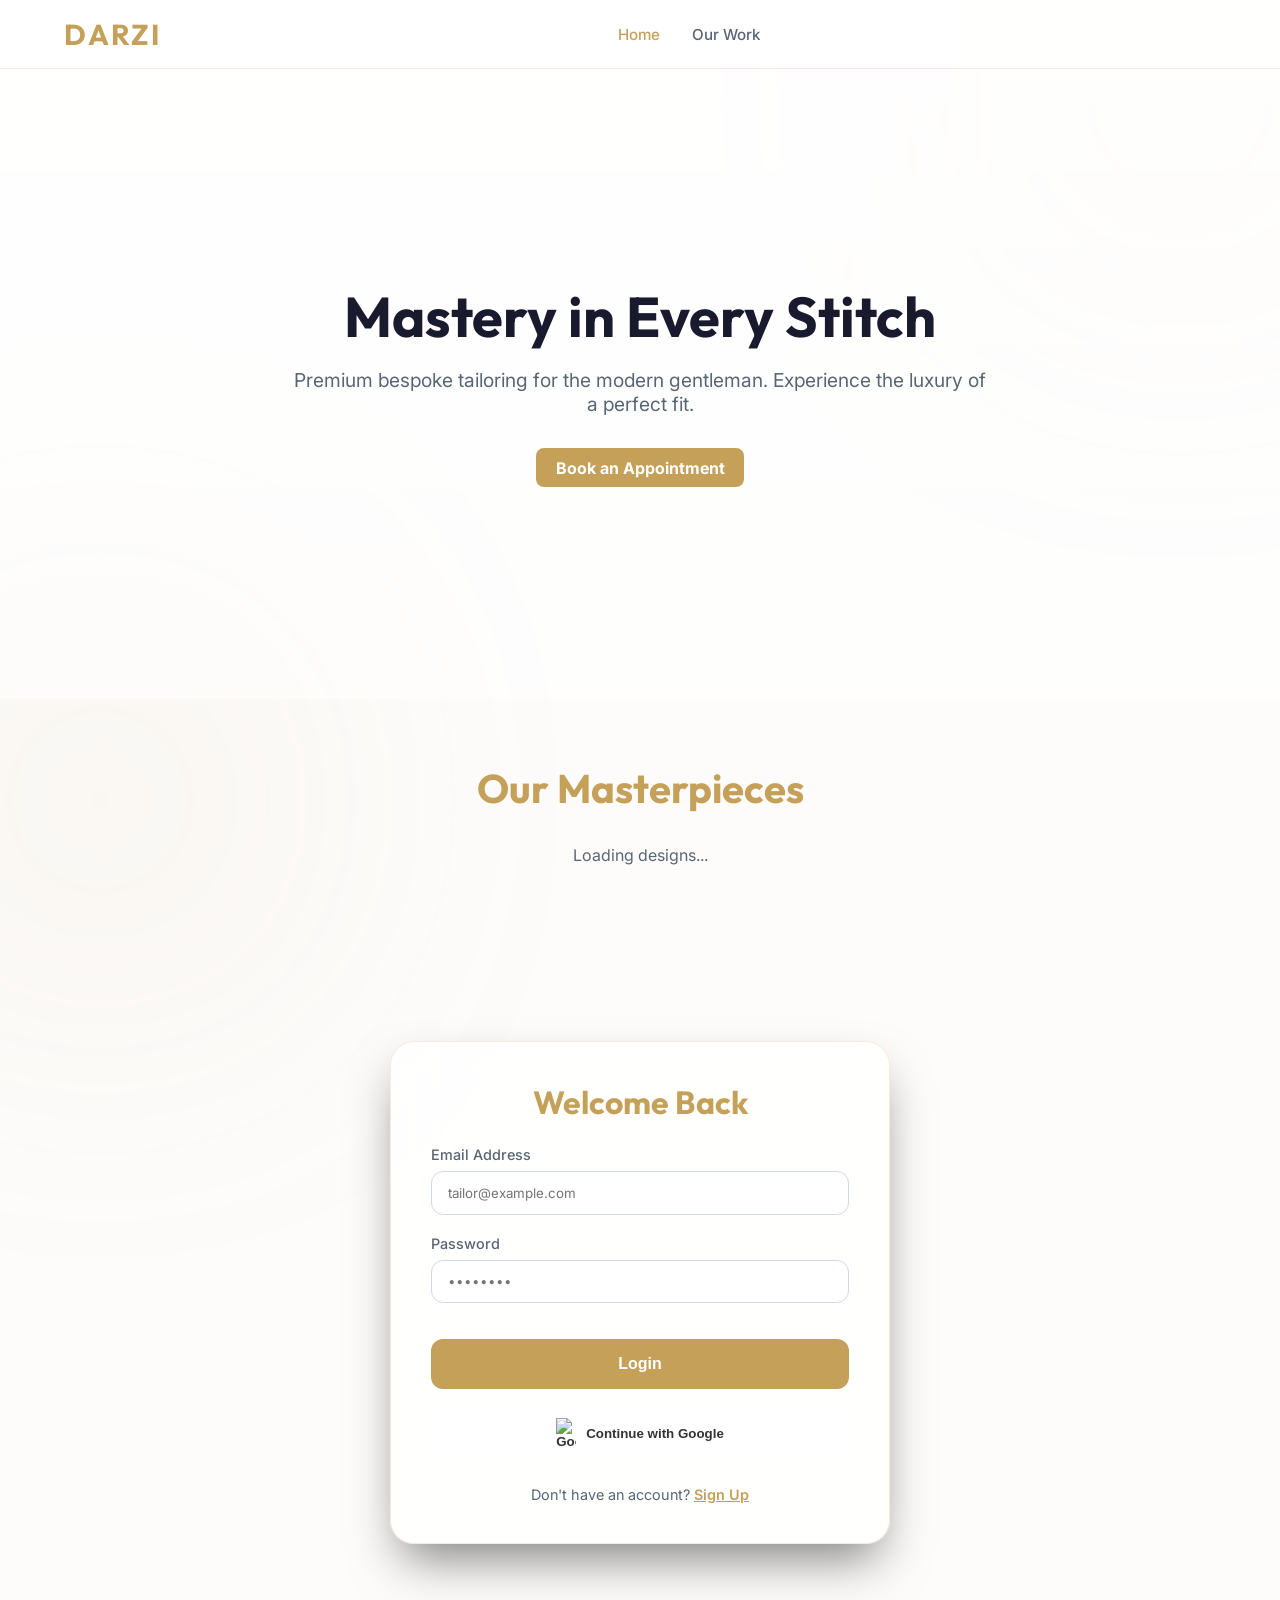
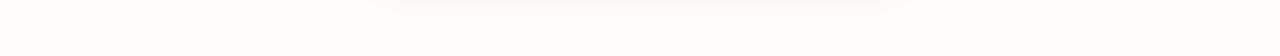
==== index.html @ 8c3c6c27 "Complete Premium Tailor App with User Tracking and Portfolio" ====
<!DOCTYPE html>
<html lang="en">
<head>
    <meta charset="UTF-8">
    <meta name="viewport" content="width=device-width, initial-scale=1.0">
    <title>Darzi Premium Tailoring | Custom Stitching</title>
    <meta name="description" content="Premium custom tailoring services. Place your orders with ease and track your stitching progress.">
    <!-- Google Fonts -->
    <link href="https://fonts.googleapis.com/css2?family=Outfit:wght@300;400;600;700&family=Inter:wght@300;400;500;600&display=swap" rel="stylesheet">
    <style>
        :root {
            --primary: #c5a059; /* Gold */
            --primary-dark: #a88948;
            --secondary: #ffffff; /* White */
            --accent: #1a1a2e; /* Dark Navy for contrast */
            --bg: #fdfcfb; /* Clean Cream/White */
            --glass: rgba(255, 255, 255, 0.8);
            --glass-border: rgba(197, 160, 89, 0.2);
            --text: #1a1a2e;
            --text-dim: #576574;
            --error: #ff7675;
            --success: #27ae60;
            --font-main: 'Inter', sans-serif;
            --font-heading: 'Outfit', sans-serif;
        }

        * {
            margin: 0;
            padding: 0;
            box-sizing: border-box;
        }

        body {
            font-family: var(--font-main);
            background: var(--bg);
            color: var(--text);
            min-height: 100vh;
            overflow-x: hidden;
            display: flex;
            flex-direction: column;
        }

        /* Glassmorphism Background Elements */
        .bg-blob {
            position: fixed;
            width: 400px;
            height: 400px;
            background: var(--primary);
            filter: blur(150px);
            opacity: 0.1;
            z-index: -1;
            border-radius: 50%;
        }

        .blob-1 { top: -100px; right: -100px; }
        .blob-2 { bottom: -100px; left: -100px; }

        header {
            padding: 1rem 5%;
            display: flex;
            justify-content: space-between;
            align-items: center;
            background: rgba(255, 255, 255, 0.9);
            backdrop-filter: blur(15px);
            border-bottom: 1px solid var(--glass-border);
            position: sticky;
            top: 0;
            z-index: 1000;
        }

        .nav-links {
            display: flex;
            gap: 2rem;
            align-items: center;
        }

        .nav-link {
            color: var(--text-dim);
            text-decoration: none;
            font-weight: 500;
            font-size: 0.95rem;
            transition: 0.3s;
            cursor: pointer;
        }

        .nav-link:hover, .nav-link.active {
            color: var(--primary);
        }

        .nav-protected {
            display: none; /* Shown after login */
        }

        .user-menu {
            display: flex;
            align-items: center;
            gap: 1rem;
        }

        .btn-nav-primary {
            background: var(--primary);
            color: var(--secondary);
            padding: 0.6rem 1.2rem;
            border-radius: 8px;
            font-weight: 700;
            text-decoration: none;
            transition: 0.3s;
        }

        .btn-nav-primary:hover { transform: translateY(-2px); }

        /* Hero Section */
        .hero {
            height: 70vh;
            width: 100%;
            background: linear-gradient(rgba(255, 255, 255, 0.8), rgba(255, 255, 255, 0.5)), url('premium_tailor_hero_1777727379497.png');
            background-size: cover;
            background-position: center;
            display: flex;
            flex-direction: column;
            justify-content: center;
            align-items: center;
            text-align: center;
            padding: 0 10%;
        }

        .hero h1 {
            font-family: var(--font-heading);
            font-size: 3.5rem;
            color: var(--accent);
            margin-bottom: 1rem;
            text-shadow: none;
        }

        .hero p {
            font-size: 1.2rem;
            color: var(--text-dim);
            max-width: 700px;
            margin-bottom: 2rem;
        }

        .btn-scroll {
            padding: 1rem 2.5rem;
            background: var(--primary);
            color: var(--secondary);
            border-radius: 50px;
            text-decoration: none;
            font-weight: 700;
            transition: 0.3s;
        }

        .btn-scroll:hover { transform: scale(1.05); }

        /* User Tabs */
        .user-tabs {
            display: flex;
            justify-content: center;
            gap: 1rem;
            margin: 2rem 0;
            padding: 0 5%;
        }

        .user-tab {
            padding: 0.8rem 2rem;
            background: var(--glass);
            border: 1px solid var(--glass-border);
            border-radius: 12px;
            color: var(--text-dim);
            cursor: pointer;
            font-weight: 600;
            transition: 0.3s;
        }

        .user-tab.active-tab {
            background: var(--primary);
            color: var(--secondary);
            border-color: var(--primary);
        }

        .tab-content { display: none; }
        .tab-content.active { display: block !important; }

        /* Orders Tracking */
        .orders-list {
            max-width: 800px;
            margin: 0 auto 4rem;
            padding: 0 5%;
        }

        .order-card {
            background: #ffffff;
            border: 1px solid var(--glass-border);
            border-radius: 16px;
            padding: 1.5rem;
            margin-bottom: 1rem;
            display: flex;
            justify-content: space-between;
            align-items: center;
            box-shadow: 0 4px 15px rgba(0,0,0,0.05);
            animation: slideIn 0.4s ease-out;
        }

        @keyframes slideIn {
            from { opacity: 0; transform: translateX(-20px); }
            to { opacity: 1; transform: translateX(0); }
        }

        .order-info h4 { color: var(--primary); margin-bottom: 0.2rem; }
        .order-info p { font-size: 0.85rem; color: var(--text-dim); }

        .status-badge {
            padding: 0.4rem 1rem;
            border-radius: 50px;
            font-size: 0.75rem;
            font-weight: 700;
            text-transform: uppercase;
        }

        .status-pending { background: #f1c40f; color: #000; }
        .status-accepted { background: #3498db; color: #fff; }
        .status-completed { background: #2ecc71; color: #fff; }

        /* Portfolio Section */
        .section-title {
            text-align: center;
            margin: 4rem 0 2rem;
            font-family: var(--font-heading);
            font-size: 2.5rem;
            color: var(--primary);
        }

        .portfolio-grid {
            display: grid;
            grid-template-columns: repeat(auto-fit, minmax(300px, 1fr));
            gap: 2rem;
            padding: 0 5% 4rem;
            max-width: 1400px;
            margin: 0 auto;
        }

        .work-card {
            background: var(--glass);
            border: 1px solid var(--glass-border);
            border-radius: 20px;
            overflow: hidden;
            transition: 0.3s;
        }

        .work-card:hover { transform: translateY(-10px); border-color: var(--primary); }

        .work-card img {
            width: 100%;
            height: 250px;
            object-fit: cover;
        }

        .work-info {
            padding: 1.5rem;
        }

        .work-info h4 { font-family: var(--font-heading); font-size: 1.3rem; margin-bottom: 0.5rem; }
        .work-info p { color: var(--text-dim); font-size: 0.9rem; }

        .logo {
            font-family: var(--font-heading);
            font-size: 1.8rem;
            font-weight: 700;
            color: var(--primary);
            text-transform: uppercase;
            letter-spacing: 2px;
        }

        .user-info {
            display: flex;
            align-items: center;
            gap: 1rem;
        }

        .btn-logout {
            background: transparent;
            border: 1px solid var(--primary);
            color: var(--primary);
            padding: 0.5rem 1rem;
            border-radius: 8px;
            cursor: pointer;
            transition: 0.3s;
            font-weight: 600;
            display: none;
        }

        .btn-logout:hover {
            background: var(--primary);
            color: var(--secondary);
        }

        main {
            flex: 1;
            display: flex;
            justify-content: center;
            align-items: center;
            padding: 2rem;
        }

        .container {
            width: 100%;
            max-width: 500px;
            background: var(--glass);
            backdrop-filter: blur(20px);
            border: 1px solid var(--glass-border);
            border-radius: 24px;
            padding: 2.5rem;
            box-shadow: 0 25px 50px -12px rgba(0, 0, 0, 0.5);
            animation: fadeIn 0.6s ease-out;
        }

        @keyframes fadeIn {
            from { opacity: 0; transform: translateY(20px); }
            to { opacity: 1; transform: translateY(0); }
        }

        h2 {
            font-family: var(--font-heading);
            font-size: 2rem;
            margin-bottom: 1.5rem;
            text-align: center;
            color: var(--primary);
        }

        /* Form Styles */
        .form-group {
            margin-bottom: 1.25rem;
        }

        label {
            display: block;
            margin-bottom: 0.5rem;
            font-size: 0.9rem;
            color: var(--text-dim);
            font-weight: 500;
        }

        input, select, textarea {
            width: 100%;
            padding: 0.8rem 1rem;
            background: #ffffff;
            border: 1px solid #d1d8e0;
            border-radius: 12px;
            color: var(--text);
            font-family: var(--font-main);
            transition: 0.3s;
        }

        input:focus, select:focus, textarea:focus {
            outline: none;
            border-color: var(--primary);
            background: rgba(255, 255, 255, 0.1);
            box-shadow: 0 0 0 4px rgba(197, 160, 89, 0.1);
        }

        .btn-primary {
            width: 100%;
            padding: 1rem;
            background: var(--primary);
            color: var(--secondary);
            border: none;
            border-radius: 12px;
            font-size: 1rem;
            font-weight: 700;
            cursor: pointer;
            transition: 0.3s transform, 0.3s background;
            margin-top: 1rem;
        }

        .btn-primary:hover {
            background: var(--primary-dark);
            transform: translateY(-2px);
        }

        .btn-primary:active {
            transform: translateY(0);
        }

        .btn-google {
            width: 100%;
            padding: 0.8rem;
            background: white;
            color: #333;
            border: none;
            border-radius: 12px;
            display: flex;
            justify-content: center;
            align-items: center;
            gap: 10px;
            font-weight: 600;
            cursor: pointer;
            margin-top: 1rem;
            transition: 0.3s;
        }

        .btn-google:hover {
            background: #f1f1f1;
        }

        .toggle-text {
            text-align: center;
            margin-top: 1.5rem;
            font-size: 0.9rem;
            color: var(--text-dim);
        }

        .toggle-text span {
            color: var(--primary);
            cursor: pointer;
            font-weight: 600;
            text-decoration: underline;
        }

        #auth-section, #order-section {
            display: none;
        }

        .active {
            display: block !important;
        }

        /* Success Message Overlay */
        #message-overlay {
            position: fixed;
            top: 0;
            left: 0;
            width: 100%;
            height: 100%;
            background: rgba(0, 0, 0, 0.8);
            display: none;
            justify-content: center;
            align-items: center;
            z-index: 1000;
        }

        .message-card {
            background: #ffffff;
            padding: 2rem;
            border-radius: 20px;
            border: 2px solid var(--primary);
            text-align: center;
            max-width: 90%;
            color: var(--text);
        }

        .message-card h3 {
            color: var(--success);
            margin-bottom: 1rem;
        }

        /* Responsive */
        @media (max-width: 600px) {
            .container {
                padding: 1.5rem;
                border-radius: 0;
                height: 100%;
                max-width: none;
                border: none;
            }
            main {
                padding: 0;
            }
        }
    </style>
</head>
<body>
    <div class="bg-blob blob-1"></div>
    <div class="bg-blob blob-2"></div>

    <header>
        <div class="logo">Darzi</div>
        <nav class="nav-links">
            <a href="#" class="nav-link active" onclick="navigate('home')">Home</a>
            <a href="#portfolio-section" class="nav-link">Our Work</a>
            <a href="#order-section" class="nav-link nav-protected" onclick="navigate('book')">Book Now</a>
            <a href="#history-section" class="nav-link nav-protected" id="nav-track" onclick="navigate('track')">Track Order</a>
        </nav>
        <div class="user-menu">
            <span id="display-name" style="font-size: 0.8rem; color: var(--primary);"></span>
            <button class="btn-logout" id="logout-btn">Logout</button>
        </div>
    </header>

    <div id="home-view" class="view-section active">
        <div class="hero">
            <h1>Mastery in Every Stitch</h1>
            <p>Premium bespoke tailoring for the modern gentleman. Experience the luxury of a perfect fit.</p>
            <a href="#order-section" class="btn-nav-primary" onclick="navigate('book')">Book an Appointment</a>
        </div>

        <section id="portfolio-section">
            <h2 class="section-title">Our Masterpieces</h2>
            <div class="portfolio-grid" id="portfolio-display">
                <div style="text-align:center; color: var(--text-dim); grid-column: 1/-1;">Loading designs...</div>
            </div>
        </section>
    </div>

    <main>
        <!-- Auth Section -->
        <div id="auth-section" class="container active" style="margin: 5rem auto;">
            <h2 id="auth-title">Welcome Back</h2>
            <form id="login-form">
                <div class="form-group">
                    <label>Email Address</label>
                    <input type="email" id="auth-email" placeholder="tailor@example.com" required>
                </div>
                <div class="form-group">
                    <label>Password</label>
                    <input type="password" id="auth-password" placeholder="••••••••" required>
                </div>
                <button type="submit" class="btn-primary" id="auth-submit-btn">Login</button>
            </form>
            
            <button class="btn-google" id="google-login">
                <img src="https://www.gstatic.com/firebasejs/ui/2.0.0/images/auth/google.svg" width="20" alt="Google">
                Continue with Google
            </button>

            <p class="toggle-text" id="toggle-auth">
                Don't have an account? <span>Sign Up</span>
            </p>
        </div>

        <!-- Order Form Section -->
        <div id="order-section" class="tab-content view-section container" style="max-width: 600px; margin: 3rem auto;">
            <h2>Place Your Order</h2>
            <form id="order-form">
                <div class="form-group">
                    <label>Full Name</label>
                    <input type="text" id="order-name" placeholder="John Doe" required>
                </div>
                <div class="form-group">
                    <label>Phone Number</label>
                    <input type="tel" id="order-phone" placeholder="10-digit number" pattern="[0-9]{10}" title="Please enter a 10-digit phone number" required>
                </div>
                <div class="form-group">
                    <label>Address</label>
                    <textarea id="order-address" rows="2" placeholder="Your full address..." required></textarea>
                </div>
                <div class="form-group">
                    <label>Clothing Type</label>
                    <select id="order-type" required>
                        <option value="" disabled selected>Select clothing type</option>
                        <option value="Shirt">Shirt</option>
                        <option value="Trousers">Trousers</option>
                        <option value="Suit">3-Piece Suit</option>
                        <option value="Kurta">Kurta Pajama</option>
                        <option value="Sherwani">Sherwani</option>
                        <option value="Other">Other</option>
                    </select>
                </div>
                <div class="form-group">
                    <label>Measurements (e.g. Chest: 40, Length: 30...)</label>
                    <textarea id="order-measurements" rows="3" placeholder="Provide detailed measurements..." required></textarea>
                </div>
                <div class="form-group">
                    <label>Preferred Delivery Date</label>
                    <input type="date" id="order-date" required>
                </div>
                <div class="form-group">
                    <label>Additional Notes</label>
                    <textarea id="order-notes" rows="2" placeholder="Any special requests?"></textarea>
                </div>
                <button type="submit" class="btn-primary" id="submit-order-btn">Book Appointment</button>
            </form>
        </div>

        <!-- History Section -->
        <div id="history-section" class="tab-content view-section" style="width: 100%; margin: 3rem auto;">
            <h2 class="section-title" style="margin-top: 0;">Track Your Orders</h2>
            <div id="user-orders-list" class="orders-list">
                <div style="text-align:center; color: var(--text-dim);">No orders found.</div>
            </div>
        </div>
    </main>

    <div id="message-overlay">
        <div class="message-card">
            <h3>Order Placed Successfully!</h3>
            <p>Our tailor will contact you shortly for confirmation.</p>
            <button class="btn-primary" onclick="closeOverlay()">Great!</button>
        </d    <!-- Firebase SDK -->
    <script type="module">
        import { initializeApp } from "https://www.gstatic.com/firebasejs/10.7.1/firebase-app.js";
        import { getAuth, signInWithEmailAndPassword, createUserWithEmailAndPassword, signInWithPopup, GoogleAuthProvider, onAuthStateChanged, signOut } from "https://www.gstatic.com/firebasejs/10.7.1/firebase-auth.js";
        import { getDatabase, ref, push, set, serverTimestamp, onValue } from "https://www.gstatic.com/firebasejs/10.7.1/firebase-database.js";

        const firebaseConfig = {
            apiKey: "AIzaSyCsZ6HuUOeC-zvTfOU-9f0f0P3xHmrfiAc",
            authDomain: "tailor5.firebaseapp.com",
            projectId: "tailor5",
            storageBucket: "tailor5.firebasestorage.app",
            messagingSenderId: "939975173681",
            appId: "1:939975173681:web:cea8391698c23ac6d79710",
            databaseURL: "https://tailor5-default-rtdb.firebaseio.com/" // Standard default URL
        };

        const app = initializeApp(firebaseConfig);
        const auth = getAuth(app);
        const db = getDatabase(app);
        const provider = new GoogleAuthProvider();

        const authSection = document.getElementById('auth-section');
        const orderSection = document.getElementById('order-section');
        const historySection = document.getElementById('history-section');
        const homeView = document.getElementById('home-view');
        const userOrdersList = document.getElementById('user-orders-list');
        const portfolioDisplay = document.getElementById('portfolio-display');
        const authTitle = document.getElementById('auth-title');
        const authSubmitBtn = document.getElementById('auth-submit-btn');
        const toggleAuth = document.getElementById('toggle-auth');
        const logoutBtn = document.getElementById('logout-btn');
        const displayName = document.getElementById('display-name');
        const overlay = document.getElementById('message-overlay');

        // Navigation Logic
        window.navigate = (target) => {
            // Hide all views
            document.querySelectorAll('.view-section').forEach(v => v.classList.remove('active'));
            document.querySelectorAll('.nav-link').forEach(l => l.classList.remove('active'));
            
            if (target === 'home') {
                homeView.classList.add('active');
                document.querySelector('a[onclick="navigate(\'home\')"]').classList.add('active');
            } else if (target === 'book') {
                if (!currentUser) return alert("Please login first to book an appointment.");
                orderSection.classList.add('active');
                document.querySelector('a[onclick="navigate(\'book\')"]').classList.add('active');
            } else if (target === 'track') {
                if (!currentUser) return alert("Please login first to track your orders.");
                historySection.classList.add('active');
                document.querySelector('#nav-track').classList.add('active');
                loadUserOrders();
            }
        };

        // Redirect Tracking on Success
        window.goToTracking = () => {
            overlay.style.display = 'none';
            navigate('track');
        };

        // Load Portfolio
        onValue(ref(db, 'portfolio'), (snapshot) => {
            const data = snapshot.val();
            portfolioDisplay.innerHTML = '';
            if (!data) {
                portfolioDisplay.innerHTML = '<div style="text-align:center; color: var(--text-dim); grid-column: 1/-1;">Check back soon for our latest designs!</div>';
                return;
            }
            Object.values(data).reverse().forEach(item => {
                portfolioDisplay.innerHTML += `
                    <div class="work-card">
                        <img src="${item.image}" alt="${item.title}" onerror="this.src='https://via.placeholder.com/400x250?text=Premium+Design'">
                        <div class="work-info">
                            <h4>${item.title}</h4>
                            <p>${item.desc}</p>
                        </div>
                    </div>
                `;
            });
        });

        // Load User Orders
        function loadUserOrders() {
            if (!currentUser) return;
            const ordersRef = ref(db, 'orders');
            onValue(ordersRef, (snapshot) => {
                const data = snapshot.val();
                userOrdersList.innerHTML = '';
                if (!data) {
                    userOrdersList.innerHTML = '<div style="text-align:center; color: var(--text-dim);">No orders found.</div>';
                    return;
                }
                
                const myOrders = Object.values(data)
                    .filter(order => order.userId === currentUser.uid)
                    .sort((a, b) => b.timestamp - a.timestamp);

                if (myOrders.length === 0) {
                    userOrdersList.innerHTML = '<div style="text-align:center; color: var(--text-dim);">No orders found.</div>';
                    return;
                }

                myOrders.forEach(order => {
                    const date = order.timestamp ? new Date(order.timestamp).toLocaleDateString() : 'N/A';
                    userOrdersList.innerHTML += `
                        <div class="order-card">
                            <div class="order-info">
                                <h4>${order.type}</h4>
                                <p>Placed on: ${date}</p>
                                <p>Delivery: ${order.deliveryDate}</p>
                            </div>
                            <span class="status-badge status-${order.status.toLowerCase()}">${order.status}</span>
                        </div>
                    `;
                });
            });
        }

        let isLogin = true;
        let currentUser = null;

        toggleAuth.addEventListener('click', () => {
            isLogin = !isLogin;
            authTitle.innerText = isLogin ? "Welcome Back" : "Create Account";
            authSubmitBtn.innerText = isLogin ? "Login" : "Sign Up";
            toggleAuth.innerHTML = isLogin ? "Don't have an account? <span>Sign Up</span>" : "Already have an account? <span>Login</span>";
        });

        document.getElementById('login-form').addEventListener('submit', async (e) => {
            e.preventDefault();
            const email = document.getElementById('auth-email').value;
            const password = document.getElementById('auth-password').value;
            try {
                if (isLogin) {
                    await signInWithEmailAndPassword(auth, email, password);
                } else {
                    await createUserWithEmailAndPassword(auth, email, password);
                }
            } catch (error) {
                alert(error.message);
            }
        });

        document.getElementById('google-login').addEventListener('click', async () => {
            try {
                await signInWithPopup(auth, provider);
            } catch (error) {
                alert(error.message);
            }
        });

        logoutBtn.addEventListener('click', () => signOut(auth));

        onAuthStateChanged(auth, (user) => {
            if (user) {
                currentUser = user;
                authSection.classList.remove('active');
                document.querySelectorAll('.nav-protected').forEach(el => el.style.display = 'block');
                logoutBtn.style.display = 'block';
                displayName.innerText = (user.displayName || user.email.split('@')[0]);
                loadUserOrders();
            } else {
                currentUser = null;
                authSection.classList.add('active');
                document.querySelectorAll('.nav-protected').forEach(el => el.style.display = 'none');
                navigate('home');
                logoutBtn.style.display = 'none';
                displayName.innerText = '';
            }
        });

        document.getElementById('order-form').addEventListener('submit', async (e) => {
            e.preventDefault();
            if (!currentUser) return alert("Please login first");
            const orderData = {
                userId: currentUser.uid,
                name: document.getElementById('order-name').value,
                phone: document.getElementById('order-phone').value,
                address: document.getElementById('order-address').value,
                type: document.getElementById('order-type').value,
                measurements: document.getElementById('order-measurements').value,
                deliveryDate: document.getElementById('order-date').value,
                notes: document.getElementById('order-notes').value,
                status: "Pending",
                timestamp: serverTimestamp()
            };
            try {
                const ordersRef = ref(db, 'orders');
                const newOrderRef = push(ordersRef);
                await set(newOrderRef, orderData);
                overlay.style.display = 'flex';
                document.getElementById('order-form').reset();
            } catch (error) {
                alert("Error placing order: " + error.message);
            }
        });

        window.closeOverlay = () => { overlay.style.display = 'none'; };
    </script>
</body>
</html>
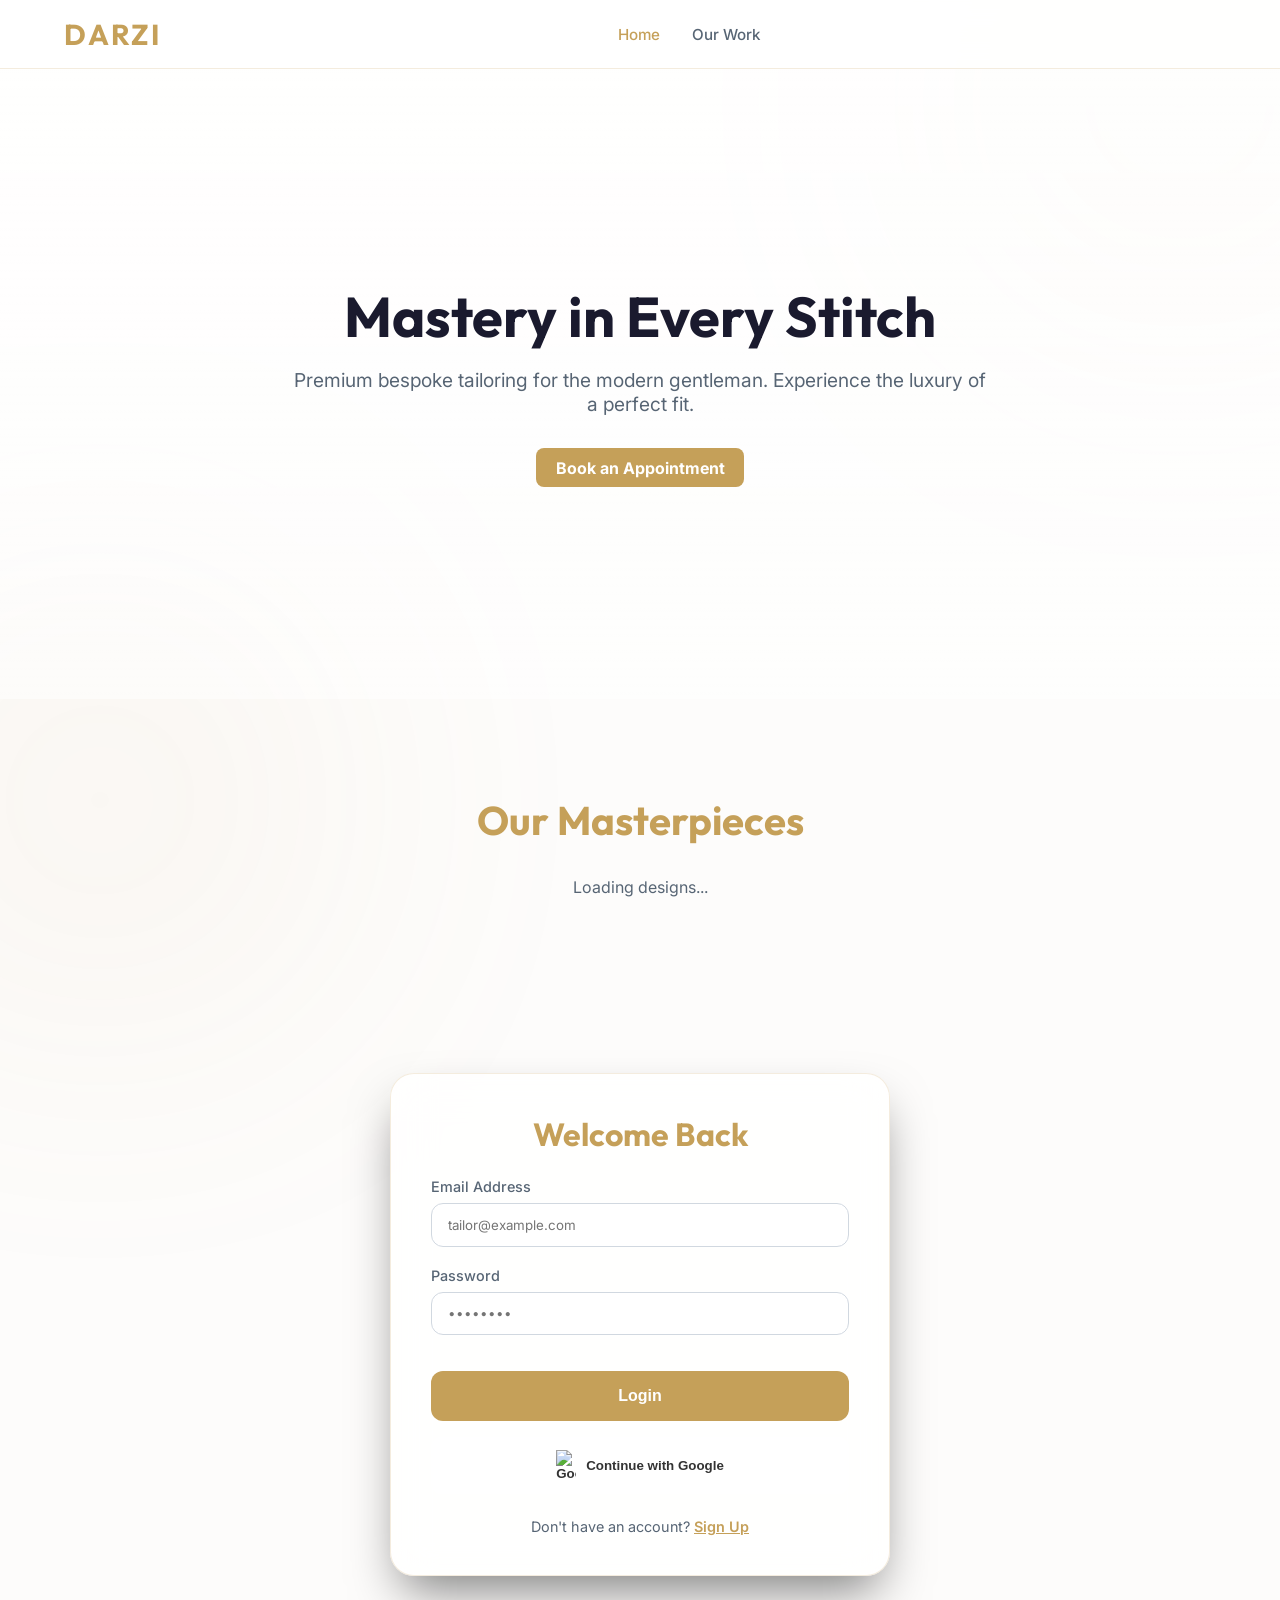
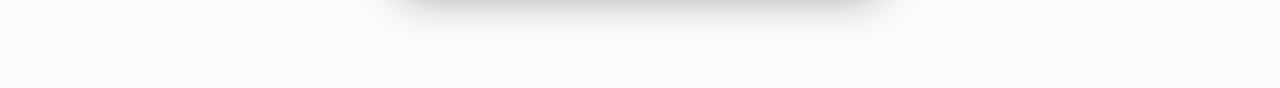
==== commit fc881364: "Separate Home, Work, Book, and Track into 4 distinct tabs" ====
--- a/index.html
+++ b/index.html
@@ -74,6 +74,48 @@
             align-items: center;
         }
 
+        /* Bottom Nav (Mobile) */
+        .bottom-nav {
+            position: fixed;
+            bottom: 0;
+            left: 0;
+            width: 100%;
+            height: 70px;
+            background: rgba(255, 255, 255, 0.95);
+            backdrop-filter: blur(20px);
+            border-top: 1px solid var(--glass-border);
+            display: none; /* Hidden on desktop */
+            justify-content: space-around;
+            align-items: center;
+            z-index: 2000;
+            padding-bottom: env(safe-area-inset-bottom);
+        }
+
+        .bottom-nav-item {
+            display: flex;
+            flex-direction: column;
+            align-items: center;
+            text-decoration: none;
+            color: var(--text-dim);
+            font-size: 0.7rem;
+            font-weight: 600;
+            cursor: pointer;
+            transition: 0.3s;
+        }
+
+        .bottom-nav-item i {
+            font-size: 1.4rem;
+            margin-bottom: 4px;
+        }
+
+        .bottom-nav-item.active {
+            color: var(--primary);
+        }
+
+        .bottom-nav-item.nav-protected {
+            display: none;
+        }
+
         .nav-link {
             color: var(--text-dim);
             text-decoration: none;
@@ -453,17 +495,15 @@
         }
 
         /* Responsive */
-        @media (max-width: 600px) {
-            .container {
-                padding: 1.5rem;
-                border-radius: 0;
-                height: 100%;
-                max-width: none;
-                border: none;
-            }
-            main {
-                padding: 0;
-            }
+        @media (max-width: 768px) {
+            .nav-links { display: none; }
+            .bottom-nav { display: flex; }
+            .hero h1 { font-size: 2.2rem; }
+            .hero p { font-size: 1rem; }
+            .container { padding: 1.5rem; border-radius: 0; width: 100%; }
+            main { padding: 1rem 0 100px; } /* Space for bottom nav */
+            .portfolio-grid { padding-bottom: 100px; }
+            .logo { font-size: 1.4rem; }
         }
     </style>
 </head>
@@ -475,9 +515,9 @@
         <div class="logo">Darzi</div>
         <nav class="nav-links">
             <a href="#" class="nav-link active" onclick="navigate('home')">Home</a>
-            <a href="#portfolio-section" class="nav-link">Our Work</a>
-            <a href="#order-section" class="nav-link nav-protected" onclick="navigate('book')">Book Now</a>
-            <a href="#history-section" class="nav-link nav-protected" id="nav-track" onclick="navigate('track')">Track Order</a>
+            <a href="#" class="nav-link" id="nav-work" onclick="navigate('work')">Our Work</a>
+            <a href="#" class="nav-link nav-protected" id="nav-book" onclick="navigate('book')">Book Now</a>
+            <a href="#" class="nav-link nav-protected" id="nav-track" onclick="navigate('track')">Track Order</a>
         </nav>
         <div class="user-menu">
             <span id="display-name" style="font-size: 0.8rem; color: var(--primary);"></span>
@@ -485,14 +525,37 @@
         </div>
     </header>
 
+    <!-- Mobile Bottom Navigation -->
+    <nav class="bottom-nav">
+        <div class="bottom-nav-item active" id="mobile-nav-home" onclick="navigate('home')">
+            <svg width="24" height="24" viewBox="0 0 24 24" fill="none" stroke="currentColor" stroke-width="2" stroke-linecap="round" stroke-linejoin="round"><path d="m3 9 9-7 9 7v11a2 2 0 0 1-2 2H5a2 2 0 0 1-2-2z"/><polyline points="9 22 9 12 15 12 15 22"/></svg>
+            <span>Home</span>
+        </div>
+        <div class="bottom-nav-item" id="mobile-nav-work" onclick="navigate('work')">
+            <svg width="24" height="24" viewBox="0 0 24 24" fill="none" stroke="currentColor" stroke-width="2" stroke-linecap="round" stroke-linejoin="round"><rect width="18" height="18" x="3" y="3" rx="2"/><path d="M3 9h18"/><path d="M9 21V9"/></svg>
+            <span>Work</span>
+        </div>
+        <div class="bottom-nav-item nav-protected" id="mobile-nav-book" onclick="navigate('book')">
+            <svg width="24" height="24" viewBox="0 0 24 24" fill="none" stroke="currentColor" stroke-width="2" stroke-linecap="round" stroke-linejoin="round"><path d="M12 20h9"/><path d="M16.5 3.5a2.12 2.12 0 0 1 3 3L7 19l-4 1 1-4Z"/></svg>
+            <span>Book</span>
+        </div>
+        <div class="bottom-nav-item nav-protected" id="mobile-nav-track" onclick="navigate('track')">
+            <svg width="24" height="24" viewBox="0 0 24 24" fill="none" stroke="currentColor" stroke-width="2" stroke-linecap="round" stroke-linejoin="round"><circle cx="12" cy="12" r="10"/><polyline points="12 6 12 12 16 14"/></svg>
+            <span>Track</span>
+        </div>
+    </nav>
+
     <div id="home-view" class="view-section active">
         <div class="hero">
             <h1>Mastery in Every Stitch</h1>
             <p>Premium bespoke tailoring for the modern gentleman. Experience the luxury of a perfect fit.</p>
             <a href="#order-section" class="btn-nav-primary" onclick="navigate('book')">Book an Appointment</a>
         </div>
-
-        <section id="portfolio-section">
+    </div>
+
+    <!-- Portfolio View -->
+    <div id="portfolio-view" class="view-section">
+        <section id="portfolio-section" style="padding-top: 2rem;">
             <h2 class="section-title">Our Masterpieces</h2>
             <div class="portfolio-grid" id="portfolio-display">
                 <div style="text-align:center; color: var(--text-dim); grid-column: 1/-1;">Loading designs...</div>
@@ -609,6 +672,7 @@
         const orderSection = document.getElementById('order-section');
         const historySection = document.getElementById('history-section');
         const homeView = document.getElementById('home-view');
+        const portfolioView = document.getElementById('portfolio-view');
         const userOrdersList = document.getElementById('user-orders-list');
         const portfolioDisplay = document.getElementById('portfolio-display');
         const authTitle = document.getElementById('auth-title');
@@ -623,18 +687,28 @@
             // Hide all views
             document.querySelectorAll('.view-section').forEach(v => v.classList.remove('active'));
             document.querySelectorAll('.nav-link').forEach(l => l.classList.remove('active'));
+            document.querySelectorAll('.bottom-nav-item').forEach(l => l.classList.remove('active'));
             
+            window.scrollTo(0,0);
+
             if (target === 'home') {
                 homeView.classList.add('active');
                 document.querySelector('a[onclick="navigate(\'home\')"]').classList.add('active');
+                document.getElementById('mobile-nav-home').classList.add('active');
+            } else if (target === 'work') {
+                portfolioView.classList.add('active');
+                document.getElementById('nav-work').classList.add('active');
+                document.getElementById('mobile-nav-work').classList.add('active');
             } else if (target === 'book') {
                 if (!currentUser) return alert("Please login first to book an appointment.");
                 orderSection.classList.add('active');
-                document.querySelector('a[onclick="navigate(\'book\')"]').classList.add('active');
+                document.getElementById('nav-book').classList.add('active');
+                document.getElementById('mobile-nav-book').classList.add('active');
             } else if (target === 'track') {
                 if (!currentUser) return alert("Please login first to track your orders.");
                 historySection.classList.add('active');
-                document.querySelector('#nav-track').classList.add('active');
+                document.getElementById('nav-track').classList.add('active');
+                document.getElementById('mobile-nav-track').classList.add('active');
                 loadUserOrders();
             }
         };
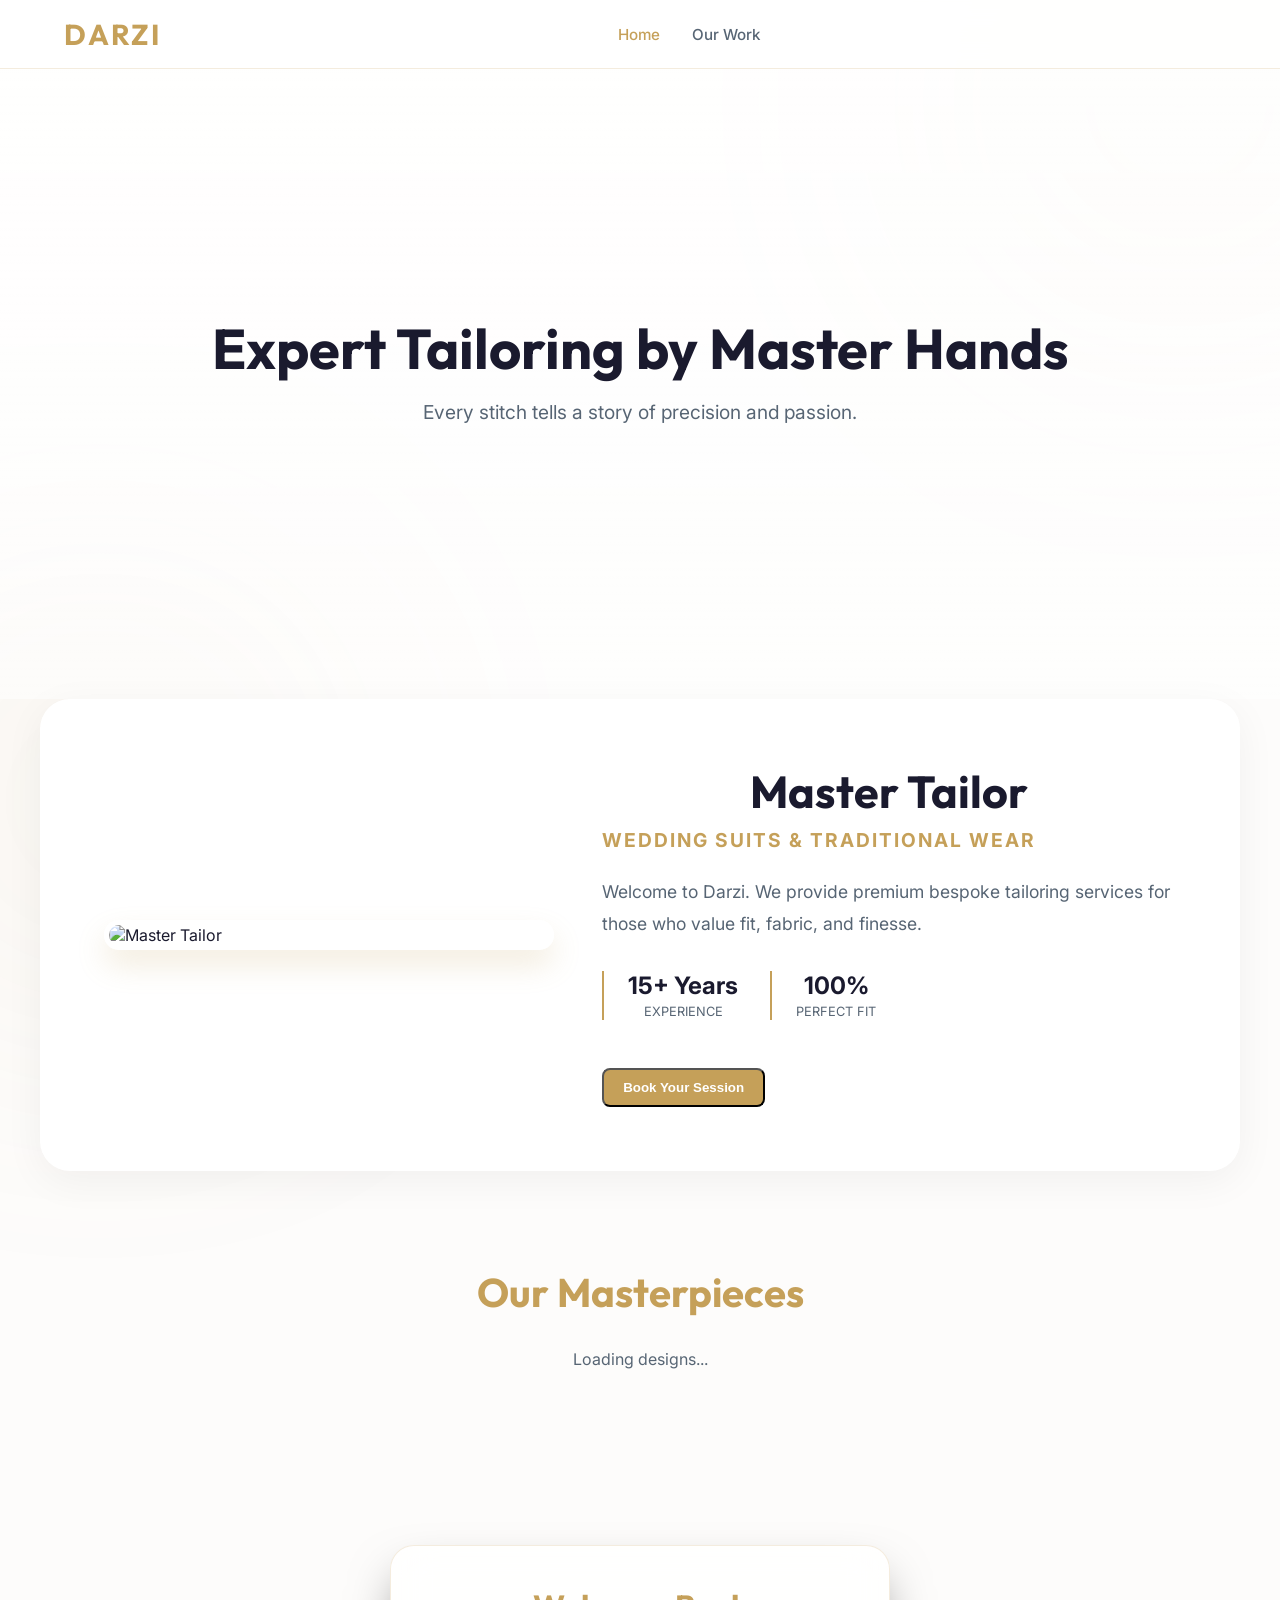
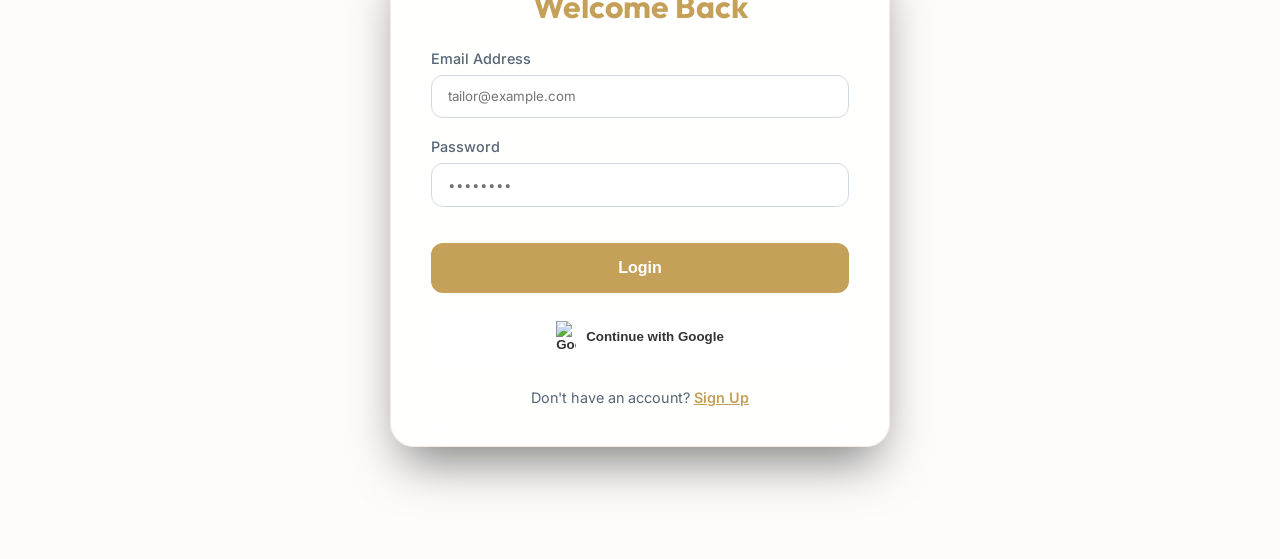
==== commit 294f4eb3: "Add dynamic tailor profile and final tab refinements" ====
--- a/index.html
+++ b/index.html
@@ -229,18 +229,47 @@
             padding: 0 5%;
         }
 
-        .order-card {
+        /* Tailor Profile (Home) */
+        .tailor-profile {
+            display: flex;
+            align-items: center;
+            gap: 3rem;
+            padding: 4rem 5%;
+            max-width: 1200px;
+            margin: 0 auto;
             background: #ffffff;
-            border: 1px solid var(--glass-border);
-            border-radius: 16px;
-            padding: 1.5rem;
-            margin-bottom: 1rem;
-            display: flex;
-            justify-content: space-between;
-            align-items: center;
-            box-shadow: 0 4px 15px rgba(0,0,0,0.05);
-            animation: slideIn 0.4s ease-out;
-        }
+            border-radius: 30px;
+            box-shadow: 0 10px 40px rgba(0,0,0,0.05);
+        }
+
+        .tailor-img {
+            flex: 1;
+            max-width: 450px;
+            border-radius: 20px;
+            overflow: hidden;
+            border: 5px solid var(--secondary);
+            box-shadow: 0 15px 30px rgba(197, 160, 89, 0.2);
+        }
+
+        .tailor-img img { width: 100%; height: auto; display: block; }
+
+        .tailor-info { flex: 1.2; }
+        .tailor-info h2 { font-family: var(--font-heading); font-size: 2.8rem; color: var(--accent); margin-bottom: 0.5rem; }
+        .tailor-info h3 { color: var(--primary); font-size: 1.2rem; margin-bottom: 1.5rem; text-transform: uppercase; letter-spacing: 2px; }
+        .tailor-info p { line-height: 1.8; color: var(--text-dim); margin-bottom: 2rem; font-size: 1.1rem; }
+
+        .stat-box { display: flex; gap: 2rem; margin-top: 2rem; }
+        .stat-item { text-align: center; border-left: 2px solid var(--primary); padding-left: 1.5rem; }
+        .stat-item h4 { font-size: 1.5rem; color: var(--accent); }
+        .stat-item span { font-size: 0.8rem; color: var(--text-dim); text-transform: uppercase; }
+
+        @media (max-width: 968px) {
+            .tailor-profile { flex-direction: column; text-align: center; gap: 2rem; padding: 2rem; border-radius: 0; }
+            .stat-box { justify-content: center; }
+            .stat-item { border-left: none; border-top: 2px solid var(--primary); padding: 1rem 0; }
+        }
+
+        /* Order Card */
 
         @keyframes slideIn {
             from { opacity: 0; transform: translateX(-20px); }
@@ -547,9 +576,32 @@
 
     <div id="home-view" class="view-section active">
         <div class="hero">
-            <h1>Mastery in Every Stitch</h1>
-            <p>Premium bespoke tailoring for the modern gentleman. Experience the luxury of a perfect fit.</p>
-            <a href="#order-section" class="btn-nav-primary" onclick="navigate('book')">Book an Appointment</a>
+            <h1>Expert Tailoring by Master Hands</h1>
+            <p>Every stitch tells a story of precision and passion.</p>
+        </div>
+
+        <div class="tailor-profile">
+            <div class="tailor-img">
+                <img id="home-prof-image" src="https://via.placeholder.com/450x600?text=Tailor+Profile" alt="Master Tailor">
+            </div>
+            <div class="tailor-info">
+                <h2 id="home-prof-name">Master Tailor</h2>
+                <h3 id="home-prof-specialty">Wedding Suits & Traditional Wear</h3>
+                <p id="home-prof-bio">Welcome to Darzi. We provide premium bespoke tailoring services for those who value fit, fabric, and finesse.</p>
+                
+                <div class="stat-box">
+                    <div class="stat-item">
+                        <h4 id="home-prof-exp">15+ Years</h4>
+                        <span>Experience</span>
+                    </div>
+                    <div class="stat-item">
+                        <h4>100%</h4>
+                        <span>Perfect Fit</span>
+                    </div>
+                </div>
+                
+                <button class="btn-nav-primary" style="margin-top: 3rem;" onclick="navigate('book')">Book Your Session</button>
+            </div>
         </div>
     </div>
 
@@ -599,7 +651,10 @@
                 </div>
                 <div class="form-group">
                     <label>Phone Number</label>
-                    <input type="tel" id="order-phone" placeholder="10-digit number" pattern="[0-9]{10}" title="Please enter a 10-digit phone number" required>
+                    <input type="tel" id="order-phone" placeholder="10-digit mobile number" 
+                        inputmode="numeric" maxlength="10" pattern="[0-9]{10}" 
+                        oninput="this.value = this.value.replace(/[^0-9]/g, '')"
+                        title="Please enter a 10-digit phone number" required>
                 </div>
                 <div class="form-group">
                     <label>Address</label>
@@ -719,6 +774,21 @@
             navigate('track');
         };
 
+        // Load Profile
+        function loadHomeProfile() {
+            onValue(ref(db, 'tailor_info'), (snapshot) => {
+                const data = snapshot.val();
+                if (data) {
+                    document.getElementById('home-prof-name').innerText = data.name || 'Master Tailor';
+                    document.getElementById('home-prof-image').src = data.image || 'https://via.placeholder.com/450x600';
+                    document.getElementById('home-prof-specialty').innerText = data.specialty || '';
+                    document.getElementById('home-prof-bio').innerText = data.bio || '';
+                    document.getElementById('home-prof-exp').innerText = data.experience || '15+ Years';
+                }
+            });
+        }
+        loadHomeProfile();
+
         // Load Portfolio
         onValue(ref(db, 'portfolio'), (snapshot) => {
             const data = snapshot.val();
@@ -733,6 +803,7 @@
                         <img src="${item.image}" alt="${item.title}" onerror="this.src='https://via.placeholder.com/400x250?text=Premium+Design'">
                         <div class="work-info">
                             <h4>${item.title}</h4>
+                            <p style="color: var(--primary); font-weight: 700; margin: 5px 0; font-size: 1.1rem;">Starting from ₹${item.price || '0'}</p>
                             <p>${item.desc}</p>
                         </div>
                     </div>
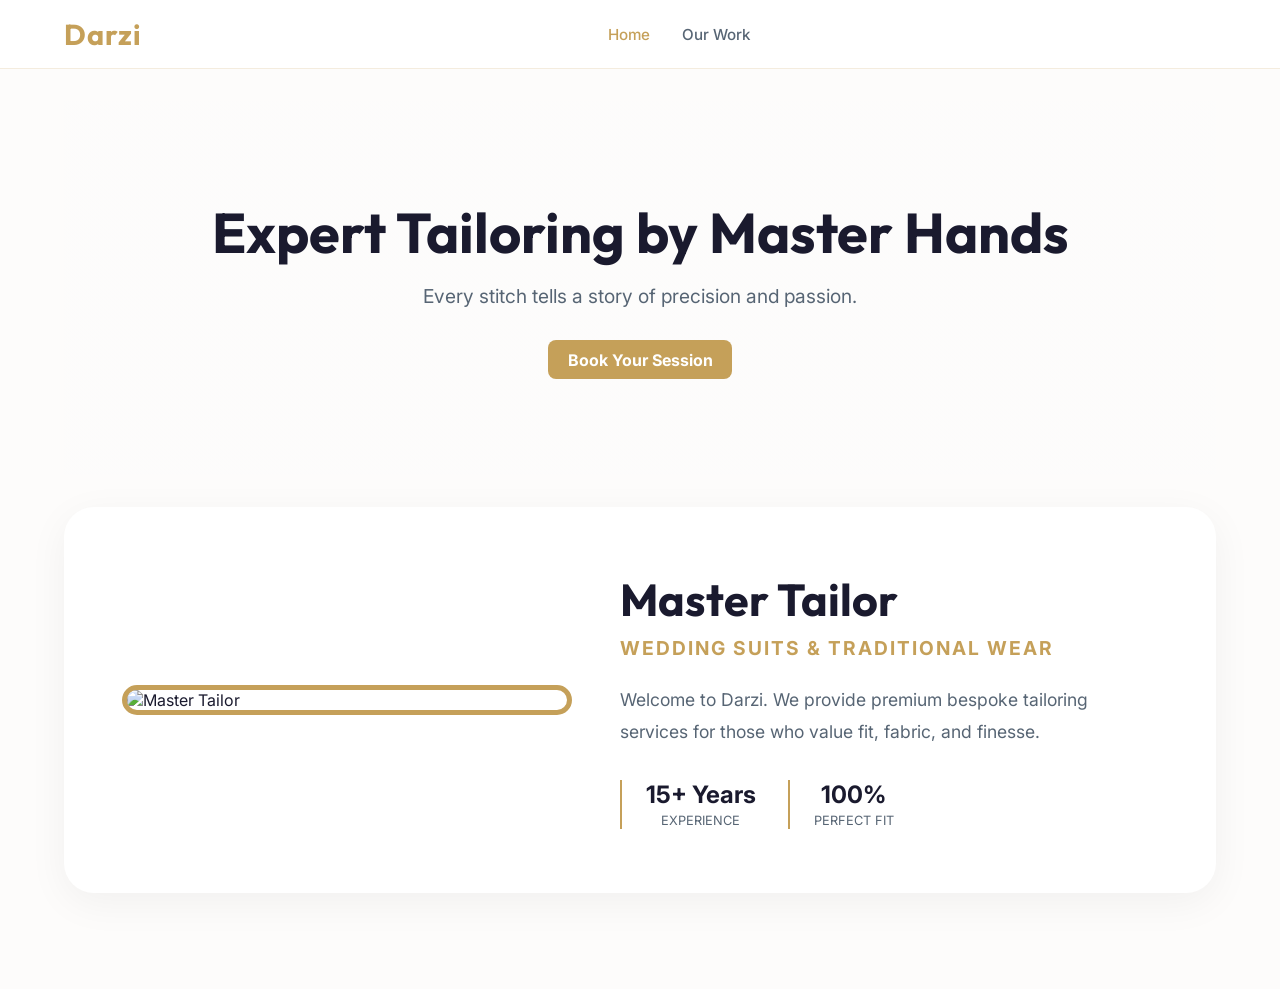
==== commit 371b5a80: "Convert SPA to multi-page architecture: Home, Work, Book, and Track" ====
--- a/index.html
+++ b/index.html
@@ -3,550 +3,61 @@
 <head>
     <meta charset="UTF-8">
     <meta name="viewport" content="width=device-width, initial-scale=1.0">
-    <title>Darzi Premium Tailoring | Custom Stitching</title>
-    <meta name="description" content="Premium custom tailoring services. Place your orders with ease and track your stitching progress.">
-    <!-- Google Fonts -->
+    <title>Darzi Premium Tailoring | Home</title>
     <link href="https://fonts.googleapis.com/css2?family=Outfit:wght@300;400;600;700&family=Inter:wght@300;400;500;600&display=swap" rel="stylesheet">
+    <link rel="stylesheet" href="shared-styles.css">
     <style>
-        :root {
-            --primary: #c5a059; /* Gold */
-            --primary-dark: #a88948;
-            --secondary: #ffffff; /* White */
-            --accent: #1a1a2e; /* Dark Navy for contrast */
-            --bg: #fdfcfb; /* Clean Cream/White */
-            --glass: rgba(255, 255, 255, 0.8);
-            --glass-border: rgba(197, 160, 89, 0.2);
-            --text: #1a1a2e;
-            --text-dim: #576574;
-            --error: #ff7675;
-            --success: #27ae60;
-            --font-main: 'Inter', sans-serif;
-            --font-heading: 'Outfit', sans-serif;
-        }
-
-        * {
-            margin: 0;
-            padding: 0;
-            box-sizing: border-box;
-        }
-
-        body {
-            font-family: var(--font-main);
-            background: var(--bg);
-            color: var(--text);
-            min-height: 100vh;
-            overflow-x: hidden;
-            display: flex;
-            flex-direction: column;
-        }
-
-        /* Glassmorphism Background Elements */
-        .bg-blob {
-            position: fixed;
-            width: 400px;
-            height: 400px;
-            background: var(--primary);
-            filter: blur(150px);
-            opacity: 0.1;
-            z-index: -1;
-            border-radius: 50%;
-        }
-
-        .blob-1 { top: -100px; right: -100px; }
-        .blob-2 { bottom: -100px; left: -100px; }
-
-        header {
-            padding: 1rem 5%;
-            display: flex;
-            justify-content: space-between;
-            align-items: center;
-            background: rgba(255, 255, 255, 0.9);
-            backdrop-filter: blur(15px);
-            border-bottom: 1px solid var(--glass-border);
-            position: sticky;
-            top: 0;
-            z-index: 1000;
-        }
-
-        .nav-links {
-            display: flex;
-            gap: 2rem;
-            align-items: center;
-        }
-
-        /* Bottom Nav (Mobile) */
-        .bottom-nav {
-            position: fixed;
-            bottom: 0;
-            left: 0;
-            width: 100%;
-            height: 70px;
-            background: rgba(255, 255, 255, 0.95);
-            backdrop-filter: blur(20px);
-            border-top: 1px solid var(--glass-border);
-            display: none; /* Hidden on desktop */
-            justify-content: space-around;
-            align-items: center;
-            z-index: 2000;
-            padding-bottom: env(safe-area-inset-bottom);
-        }
-
-        .bottom-nav-item {
-            display: flex;
-            flex-direction: column;
-            align-items: center;
-            text-decoration: none;
-            color: var(--text-dim);
-            font-size: 0.7rem;
-            font-weight: 600;
-            cursor: pointer;
-            transition: 0.3s;
-        }
-
-        .bottom-nav-item i {
-            font-size: 1.4rem;
-            margin-bottom: 4px;
-        }
-
-        .bottom-nav-item.active {
-            color: var(--primary);
-        }
-
-        .bottom-nav-item.nav-protected {
-            display: none;
-        }
-
-        .nav-link {
-            color: var(--text-dim);
-            text-decoration: none;
-            font-weight: 500;
-            font-size: 0.95rem;
-            transition: 0.3s;
-            cursor: pointer;
-        }
-
-        .nav-link:hover, .nav-link.active {
-            color: var(--primary);
-        }
-
-        .nav-protected {
-            display: none; /* Shown after login */
-        }
-
-        .user-menu {
-            display: flex;
-            align-items: center;
-            gap: 1rem;
-        }
-
-        .btn-nav-primary {
-            background: var(--primary);
-            color: var(--secondary);
-            padding: 0.6rem 1.2rem;
-            border-radius: 8px;
-            font-weight: 700;
-            text-decoration: none;
-            transition: 0.3s;
-        }
-
-        .btn-nav-primary:hover { transform: translateY(-2px); }
-
-        /* Hero Section */
         .hero {
-            height: 70vh;
-            width: 100%;
-            background: linear-gradient(rgba(255, 255, 255, 0.8), rgba(255, 255, 255, 0.5)), url('premium_tailor_hero_1777727379497.png');
-            background-size: cover;
-            background-position: center;
-            display: flex;
-            flex-direction: column;
-            justify-content: center;
-            align-items: center;
+            padding: 6rem 5%;
             text-align: center;
-            padding: 0 10%;
-        }
-
-        .hero h1 {
-            font-family: var(--font-heading);
-            font-size: 3.5rem;
-            color: var(--accent);
-            margin-bottom: 1rem;
-            text-shadow: none;
-        }
-
-        .hero p {
-            font-size: 1.2rem;
-            color: var(--text-dim);
-            max-width: 700px;
+            background: linear-gradient(rgba(253, 252, 251, 0.7), rgba(253, 252, 251, 0.7)), url('https://images.unsplash.com/photo-1594938298603-c8148c4dae35?q=80&w=2000') no-repeat center center/cover;
             margin-bottom: 2rem;
         }
-
-        .btn-scroll {
-            padding: 1rem 2.5rem;
-            background: var(--primary);
-            color: var(--secondary);
-            border-radius: 50px;
-            text-decoration: none;
-            font-weight: 700;
-            transition: 0.3s;
-        }
-
-        .btn-scroll:hover { transform: scale(1.05); }
-
-        /* User Tabs */
-        .user-tabs {
-            display: flex;
-            justify-content: center;
-            gap: 1rem;
-            margin: 2rem 0;
-            padding: 0 5%;
-        }
-
-        .user-tab {
-            padding: 0.8rem 2rem;
-            background: var(--glass);
-            border: 1px solid var(--glass-border);
-            border-radius: 12px;
-            color: var(--text-dim);
-            cursor: pointer;
-            font-weight: 600;
-            transition: 0.3s;
-        }
-
-        .user-tab.active-tab {
-            background: var(--primary);
-            color: var(--secondary);
-            border-color: var(--primary);
-        }
-
-        .tab-content { display: none; }
-        .tab-content.active { display: block !important; }
-
-        /* Orders Tracking */
-        .orders-list {
-            max-width: 800px;
-            margin: 0 auto 4rem;
-            padding: 0 5%;
-        }
-
-        /* Tailor Profile (Home) */
+        .hero h1 { font-family: var(--font-heading); font-size: 3.5rem; color: var(--accent); margin-bottom: 1rem; }
+        .hero p { font-size: 1.2rem; color: var(--text-dim); max-width: 600px; margin: 0 auto 2rem; }
+
         .tailor-profile {
             display: flex;
             align-items: center;
             gap: 3rem;
             padding: 4rem 5%;
             max-width: 1200px;
-            margin: 0 auto;
+            margin: 0 auto 4rem;
             background: #ffffff;
             border-radius: 30px;
             box-shadow: 0 10px 40px rgba(0,0,0,0.05);
         }
-
-        .tailor-img {
-            flex: 1;
-            max-width: 450px;
-            border-radius: 20px;
-            overflow: hidden;
-            border: 5px solid var(--secondary);
-            box-shadow: 0 15px 30px rgba(197, 160, 89, 0.2);
-        }
-
+        .tailor-img { flex: 1; max-width: 450px; border-radius: 20px; overflow: hidden; border: 5px solid var(--primary); }
         .tailor-img img { width: 100%; height: auto; display: block; }
-
         .tailor-info { flex: 1.2; }
         .tailor-info h2 { font-family: var(--font-heading); font-size: 2.8rem; color: var(--accent); margin-bottom: 0.5rem; }
         .tailor-info h3 { color: var(--primary); font-size: 1.2rem; margin-bottom: 1.5rem; text-transform: uppercase; letter-spacing: 2px; }
         .tailor-info p { line-height: 1.8; color: var(--text-dim); margin-bottom: 2rem; font-size: 1.1rem; }
 
-        .stat-box { display: flex; gap: 2rem; margin-top: 2rem; }
+        .stat-box { display: flex; gap: 2rem; }
         .stat-item { text-align: center; border-left: 2px solid var(--primary); padding-left: 1.5rem; }
         .stat-item h4 { font-size: 1.5rem; color: var(--accent); }
         .stat-item span { font-size: 0.8rem; color: var(--text-dim); text-transform: uppercase; }
+
+        #auth-section { display: none; text-align: center; margin-top: 2rem; }
+        #auth-section.active { display: block; }
 
         @media (max-width: 968px) {
             .tailor-profile { flex-direction: column; text-align: center; gap: 2rem; padding: 2rem; border-radius: 0; }
             .stat-box { justify-content: center; }
             .stat-item { border-left: none; border-top: 2px solid var(--primary); padding: 1rem 0; }
-        }
-
-        /* Order Card */
-
-        @keyframes slideIn {
-            from { opacity: 0; transform: translateX(-20px); }
-            to { opacity: 1; transform: translateX(0); }
-        }
-
-        .order-info h4 { color: var(--primary); margin-bottom: 0.2rem; }
-        .order-info p { font-size: 0.85rem; color: var(--text-dim); }
-
-        .status-badge {
-            padding: 0.4rem 1rem;
-            border-radius: 50px;
-            font-size: 0.75rem;
-            font-weight: 700;
-            text-transform: uppercase;
-        }
-
-        .status-pending { background: #f1c40f; color: #000; }
-        .status-accepted { background: #3498db; color: #fff; }
-        .status-completed { background: #2ecc71; color: #fff; }
-
-        /* Portfolio Section */
-        .section-title {
-            text-align: center;
-            margin: 4rem 0 2rem;
-            font-family: var(--font-heading);
-            font-size: 2.5rem;
-            color: var(--primary);
-        }
-
-        .portfolio-grid {
-            display: grid;
-            grid-template-columns: repeat(auto-fit, minmax(300px, 1fr));
-            gap: 2rem;
-            padding: 0 5% 4rem;
-            max-width: 1400px;
-            margin: 0 auto;
-        }
-
-        .work-card {
-            background: var(--glass);
-            border: 1px solid var(--glass-border);
-            border-radius: 20px;
-            overflow: hidden;
-            transition: 0.3s;
-        }
-
-        .work-card:hover { transform: translateY(-10px); border-color: var(--primary); }
-
-        .work-card img {
-            width: 100%;
-            height: 250px;
-            object-fit: cover;
-        }
-
-        .work-info {
-            padding: 1.5rem;
-        }
-
-        .work-info h4 { font-family: var(--font-heading); font-size: 1.3rem; margin-bottom: 0.5rem; }
-        .work-info p { color: var(--text-dim); font-size: 0.9rem; }
-
-        .logo {
-            font-family: var(--font-heading);
-            font-size: 1.8rem;
-            font-weight: 700;
-            color: var(--primary);
-            text-transform: uppercase;
-            letter-spacing: 2px;
-        }
-
-        .user-info {
-            display: flex;
-            align-items: center;
-            gap: 1rem;
-        }
-
-        .btn-logout {
-            background: transparent;
-            border: 1px solid var(--primary);
-            color: var(--primary);
-            padding: 0.5rem 1rem;
-            border-radius: 8px;
-            cursor: pointer;
-            transition: 0.3s;
-            font-weight: 600;
-            display: none;
-        }
-
-        .btn-logout:hover {
-            background: var(--primary);
-            color: var(--secondary);
-        }
-
-        main {
-            flex: 1;
-            display: flex;
-            justify-content: center;
-            align-items: center;
-            padding: 2rem;
-        }
-
-        .container {
-            width: 100%;
-            max-width: 500px;
-            background: var(--glass);
-            backdrop-filter: blur(20px);
-            border: 1px solid var(--glass-border);
-            border-radius: 24px;
-            padding: 2.5rem;
-            box-shadow: 0 25px 50px -12px rgba(0, 0, 0, 0.5);
-            animation: fadeIn 0.6s ease-out;
-        }
-
-        @keyframes fadeIn {
-            from { opacity: 0; transform: translateY(20px); }
-            to { opacity: 1; transform: translateY(0); }
-        }
-
-        h2 {
-            font-family: var(--font-heading);
-            font-size: 2rem;
-            margin-bottom: 1.5rem;
-            text-align: center;
-            color: var(--primary);
-        }
-
-        /* Form Styles */
-        .form-group {
-            margin-bottom: 1.25rem;
-        }
-
-        label {
-            display: block;
-            margin-bottom: 0.5rem;
-            font-size: 0.9rem;
-            color: var(--text-dim);
-            font-weight: 500;
-        }
-
-        input, select, textarea {
-            width: 100%;
-            padding: 0.8rem 1rem;
-            background: #ffffff;
-            border: 1px solid #d1d8e0;
-            border-radius: 12px;
-            color: var(--text);
-            font-family: var(--font-main);
-            transition: 0.3s;
-        }
-
-        input:focus, select:focus, textarea:focus {
-            outline: none;
-            border-color: var(--primary);
-            background: rgba(255, 255, 255, 0.1);
-            box-shadow: 0 0 0 4px rgba(197, 160, 89, 0.1);
-        }
-
-        .btn-primary {
-            width: 100%;
-            padding: 1rem;
-            background: var(--primary);
-            color: var(--secondary);
-            border: none;
-            border-radius: 12px;
-            font-size: 1rem;
-            font-weight: 700;
-            cursor: pointer;
-            transition: 0.3s transform, 0.3s background;
-            margin-top: 1rem;
-        }
-
-        .btn-primary:hover {
-            background: var(--primary-dark);
-            transform: translateY(-2px);
-        }
-
-        .btn-primary:active {
-            transform: translateY(0);
-        }
-
-        .btn-google {
-            width: 100%;
-            padding: 0.8rem;
-            background: white;
-            color: #333;
-            border: none;
-            border-radius: 12px;
-            display: flex;
-            justify-content: center;
-            align-items: center;
-            gap: 10px;
-            font-weight: 600;
-            cursor: pointer;
-            margin-top: 1rem;
-            transition: 0.3s;
-        }
-
-        .btn-google:hover {
-            background: #f1f1f1;
-        }
-
-        .toggle-text {
-            text-align: center;
-            margin-top: 1.5rem;
-            font-size: 0.9rem;
-            color: var(--text-dim);
-        }
-
-        .toggle-text span {
-            color: var(--primary);
-            cursor: pointer;
-            font-weight: 600;
-            text-decoration: underline;
-        }
-
-        #auth-section, #order-section {
-            display: none;
-        }
-
-        .active {
-            display: block !important;
-        }
-
-        /* Success Message Overlay */
-        #message-overlay {
-            position: fixed;
-            top: 0;
-            left: 0;
-            width: 100%;
-            height: 100%;
-            background: rgba(0, 0, 0, 0.8);
-            display: none;
-            justify-content: center;
-            align-items: center;
-            z-index: 1000;
-        }
-
-        .message-card {
-            background: #ffffff;
-            padding: 2rem;
-            border-radius: 20px;
-            border: 2px solid var(--primary);
-            text-align: center;
-            max-width: 90%;
-            color: var(--text);
-        }
-
-        .message-card h3 {
-            color: var(--success);
-            margin-bottom: 1rem;
-        }
-
-        /* Responsive */
-        @media (max-width: 768px) {
-            .nav-links { display: none; }
-            .bottom-nav { display: flex; }
             .hero h1 { font-size: 2.2rem; }
-            .hero p { font-size: 1rem; }
-            .container { padding: 1.5rem; border-radius: 0; width: 100%; }
-            main { padding: 1rem 0 100px; } /* Space for bottom nav */
-            .portfolio-grid { padding-bottom: 100px; }
-            .logo { font-size: 1.4rem; }
         }
     </style>
 </head>
 <body>
-    <div class="bg-blob blob-1"></div>
-    <div class="bg-blob blob-2"></div>
-
     <header>
-        <div class="logo">Darzi</div>
+        <a href="index.html" class="logo">Darzi</a>
         <nav class="nav-links">
-            <a href="#" class="nav-link active" onclick="navigate('home')">Home</a>
-            <a href="#" class="nav-link" id="nav-work" onclick="navigate('work')">Our Work</a>
-            <a href="#" class="nav-link nav-protected" id="nav-book" onclick="navigate('book')">Book Now</a>
-            <a href="#" class="nav-link nav-protected" id="nav-track" onclick="navigate('track')">Track Order</a>
+            <a href="index.html" class="nav-link active">Home</a>
+            <a href="work.html" class="nav-link">Our Work</a>
+            <a href="book.html" class="nav-link nav-protected">Book Now</a>
+            <a href="track.html" class="nav-link nav-protected">Track Order</a>
         </nav>
         <div class="user-menu">
             <span id="display-name" style="font-size: 0.8rem; color: var(--primary);"></span>
@@ -554,75 +65,63 @@
         </div>
     </header>
 
-    <!-- Mobile Bottom Navigation -->
     <nav class="bottom-nav">
-        <div class="bottom-nav-item active" id="mobile-nav-home" onclick="navigate('home')">
+        <a href="index.html" class="bottom-nav-item active">
             <svg width="24" height="24" viewBox="0 0 24 24" fill="none" stroke="currentColor" stroke-width="2" stroke-linecap="round" stroke-linejoin="round"><path d="m3 9 9-7 9 7v11a2 2 0 0 1-2 2H5a2 2 0 0 1-2-2z"/><polyline points="9 22 9 12 15 12 15 22"/></svg>
             <span>Home</span>
-        </div>
-        <div class="bottom-nav-item" id="mobile-nav-work" onclick="navigate('work')">
+        </a>
+        <a href="work.html" class="bottom-nav-item">
             <svg width="24" height="24" viewBox="0 0 24 24" fill="none" stroke="currentColor" stroke-width="2" stroke-linecap="round" stroke-linejoin="round"><rect width="18" height="18" x="3" y="3" rx="2"/><path d="M3 9h18"/><path d="M9 21V9"/></svg>
             <span>Work</span>
-        </div>
-        <div class="bottom-nav-item nav-protected" id="mobile-nav-book" onclick="navigate('book')">
+        </a>
+        <a href="book.html" class="bottom-nav-item nav-protected">
             <svg width="24" height="24" viewBox="0 0 24 24" fill="none" stroke="currentColor" stroke-width="2" stroke-linecap="round" stroke-linejoin="round"><path d="M12 20h9"/><path d="M16.5 3.5a2.12 2.12 0 0 1 3 3L7 19l-4 1 1-4Z"/></svg>
             <span>Book</span>
-        </div>
-        <div class="bottom-nav-item nav-protected" id="mobile-nav-track" onclick="navigate('track')">
+        </a>
+        <a href="track.html" class="bottom-nav-item nav-protected">
             <svg width="24" height="24" viewBox="0 0 24 24" fill="none" stroke="currentColor" stroke-width="2" stroke-linecap="round" stroke-linejoin="round"><circle cx="12" cy="12" r="10"/><polyline points="12 6 12 12 16 14"/></svg>
             <span>Track</span>
-        </div>
+        </a>
     </nav>
 
-    <div id="home-view" class="view-section active">
-        <div class="hero">
-            <h1>Expert Tailoring by Master Hands</h1>
-            <p>Every stitch tells a story of precision and passion.</p>
-        </div>
-
-        <div class="tailor-profile">
-            <div class="tailor-img">
-                <img id="home-prof-image" src="https://via.placeholder.com/450x600?text=Tailor+Profile" alt="Master Tailor">
+    <main>
+        <div id="home-content">
+            <div class="hero">
+                <h1>Expert Tailoring by Master Hands</h1>
+                <p>Every stitch tells a story of precision and passion.</p>
+                <a href="book.html" class="btn-nav-primary nav-protected">Book Your Session</a>
             </div>
-            <div class="tailor-info">
-                <h2 id="home-prof-name">Master Tailor</h2>
-                <h3 id="home-prof-specialty">Wedding Suits & Traditional Wear</h3>
-                <p id="home-prof-bio">Welcome to Darzi. We provide premium bespoke tailoring services for those who value fit, fabric, and finesse.</p>
-                
-                <div class="stat-box">
-                    <div class="stat-item">
-                        <h4 id="home-prof-exp">15+ Years</h4>
-                        <span>Experience</span>
+
+            <div class="tailor-profile">
+                <div class="tailor-img">
+                    <img id="home-prof-image" src="https://via.placeholder.com/450x600?text=Tailor+Profile" alt="Master Tailor">
+                </div>
+                <div class="tailor-info">
+                    <h2 id="home-prof-name">Master Tailor</h2>
+                    <h3 id="home-prof-specialty">Wedding Suits & Traditional Wear</h3>
+                    <p id="home-prof-bio">Welcome to Darzi. We provide premium bespoke tailoring services for those who value fit, fabric, and finesse.</p>
+                    
+                    <div class="stat-box">
+                        <div class="stat-item">
+                            <h4 id="home-prof-exp">15+ Years</h4>
+                            <span>Experience</span>
+                        </div>
+                        <div class="stat-item">
+                            <h4>100%</h4>
+                            <span>Perfect Fit</span>
+                        </div>
                     </div>
-                    <div class="stat-item">
-                        <h4>100%</h4>
-                        <span>Perfect Fit</span>
-                    </div>
-                </div>
-                
-                <button class="btn-nav-primary" style="margin-top: 3rem;" onclick="navigate('book')">Book Your Session</button>
+                </div>
             </div>
         </div>
-    </div>
-
-    <!-- Portfolio View -->
-    <div id="portfolio-view" class="view-section">
-        <section id="portfolio-section" style="padding-top: 2rem;">
-            <h2 class="section-title">Our Masterpieces</h2>
-            <div class="portfolio-grid" id="portfolio-display">
-                <div style="text-align:center; color: var(--text-dim); grid-column: 1/-1;">Loading designs...</div>
-            </div>
-        </section>
-    </div>
-
-    <main>
-        <!-- Auth Section -->
-        <div id="auth-section" class="container active" style="margin: 5rem auto;">
+
+        <!-- Auth Section (Only on Home if not logged in) -->
+        <div id="auth-section" class="container">
             <h2 id="auth-title">Welcome Back</h2>
             <form id="login-form">
                 <div class="form-group">
                     <label>Email Address</label>
-                    <input type="email" id="auth-email" placeholder="tailor@example.com" required>
+                    <input type="email" id="auth-email" placeholder="Enter your email" required>
                 </div>
                 <div class="form-group">
                     <label>Password</label>
@@ -631,82 +130,22 @@
                 <button type="submit" class="btn-primary" id="auth-submit-btn">Login</button>
             </form>
             
-            <button class="btn-google" id="google-login">
-                <img src="https://www.gstatic.com/firebasejs/ui/2.0.0/images/auth/google.svg" width="20" alt="Google">
-                Continue with Google
+            <div style="margin: 1.5rem 0; color: var(--text-dim); font-size: 0.9rem;">OR</div>
+            
+            <button class="btn-primary" id="google-login" style="background: white; color: var(--text); border: 1px solid #ddd; display: flex; align-items: center; justify-content: center; gap: 10px;">
+                <img src="https://www.gstatic.com/firebasejs/ui/2.0.0/images/action/google.svg" width="18"> Login with Google
             </button>
 
-            <p class="toggle-text" id="toggle-auth">
-                Don't have an account? <span>Sign Up</span>
+            <p id="toggle-auth" style="margin-top: 1.5rem; font-size: 0.9rem; color: var(--text-dim); cursor: pointer;">
+                Don't have an account? <span style="color: var(--primary); font-weight: 700;">Sign Up</span>
             </p>
         </div>
-
-        <!-- Order Form Section -->
-        <div id="order-section" class="tab-content view-section container" style="max-width: 600px; margin: 3rem auto;">
-            <h2>Place Your Order</h2>
-            <form id="order-form">
-                <div class="form-group">
-                    <label>Full Name</label>
-                    <input type="text" id="order-name" placeholder="John Doe" required>
-                </div>
-                <div class="form-group">
-                    <label>Phone Number</label>
-                    <input type="tel" id="order-phone" placeholder="10-digit mobile number" 
-                        inputmode="numeric" maxlength="10" pattern="[0-9]{10}" 
-                        oninput="this.value = this.value.replace(/[^0-9]/g, '')"
-                        title="Please enter a 10-digit phone number" required>
-                </div>
-                <div class="form-group">
-                    <label>Address</label>
-                    <textarea id="order-address" rows="2" placeholder="Your full address..." required></textarea>
-                </div>
-                <div class="form-group">
-                    <label>Clothing Type</label>
-                    <select id="order-type" required>
-                        <option value="" disabled selected>Select clothing type</option>
-                        <option value="Shirt">Shirt</option>
-                        <option value="Trousers">Trousers</option>
-                        <option value="Suit">3-Piece Suit</option>
-                        <option value="Kurta">Kurta Pajama</option>
-                        <option value="Sherwani">Sherwani</option>
-                        <option value="Other">Other</option>
-                    </select>
-                </div>
-                <div class="form-group">
-                    <label>Measurements (e.g. Chest: 40, Length: 30...)</label>
-                    <textarea id="order-measurements" rows="3" placeholder="Provide detailed measurements..." required></textarea>
-                </div>
-                <div class="form-group">
-                    <label>Preferred Delivery Date</label>
-                    <input type="date" id="order-date" required>
-                </div>
-                <div class="form-group">
-                    <label>Additional Notes</label>
-                    <textarea id="order-notes" rows="2" placeholder="Any special requests?"></textarea>
-                </div>
-                <button type="submit" class="btn-primary" id="submit-order-btn">Book Appointment</button>
-            </form>
-        </div>
-
-        <!-- History Section -->
-        <div id="history-section" class="tab-content view-section" style="width: 100%; margin: 3rem auto;">
-            <h2 class="section-title" style="margin-top: 0;">Track Your Orders</h2>
-            <div id="user-orders-list" class="orders-list">
-                <div style="text-align:center; color: var(--text-dim);">No orders found.</div>
-            </div>
-        </div>
     </main>
 
-    <div id="message-overlay">
-        <div class="message-card">
-            <h3>Order Placed Successfully!</h3>
-            <p>Our tailor will contact you shortly for confirmation.</p>
-            <button class="btn-primary" onclick="closeOverlay()">Great!</button>
-        </d    <!-- Firebase SDK -->
     <script type="module">
         import { initializeApp } from "https://www.gstatic.com/firebasejs/10.7.1/firebase-app.js";
-        import { getAuth, signInWithEmailAndPassword, createUserWithEmailAndPassword, signInWithPopup, GoogleAuthProvider, onAuthStateChanged, signOut } from "https://www.gstatic.com/firebasejs/10.7.1/firebase-auth.js";
-        import { getDatabase, ref, push, set, serverTimestamp, onValue } from "https://www.gstatic.com/firebasejs/10.7.1/firebase-database.js";
+        import { getAuth, onAuthStateChanged, signInWithEmailAndPassword, createUserWithEmailAndPassword, signOut, GoogleAuthProvider, signInWithPopup } from "https://www.gstatic.com/firebasejs/10.7.1/firebase-auth.js";
+        import { getDatabase, ref, onValue } from "https://www.gstatic.com/firebasejs/10.7.1/firebase-database.js";
 
         const firebaseConfig = {
             apiKey: "AIzaSyCsZ6HuUOeC-zvTfOU-9f0f0P3xHmrfiAc",
@@ -715,7 +154,7 @@
             storageBucket: "tailor5.firebasestorage.app",
             messagingSenderId: "939975173681",
             appId: "1:939975173681:web:cea8391698c23ac6d79710",
-            databaseURL: "https://tailor5-default-rtdb.firebaseio.com/" // Standard default URL
+            databaseURL: "https://tailor5-default-rtdb.firebaseio.com/"
         };
 
         const app = initializeApp(firebaseConfig);
@@ -724,138 +163,45 @@
         const provider = new GoogleAuthProvider();
 
         const authSection = document.getElementById('auth-section');
-        const orderSection = document.getElementById('order-section');
-        const historySection = document.getElementById('history-section');
-        const homeView = document.getElementById('home-view');
-        const portfolioView = document.getElementById('portfolio-view');
-        const userOrdersList = document.getElementById('user-orders-list');
-        const portfolioDisplay = document.getElementById('portfolio-display');
+        const logoutBtn = document.getElementById('logout-btn');
+        const displayName = document.getElementById('display-name');
+        const toggleAuth = document.getElementById('toggle-auth');
         const authTitle = document.getElementById('auth-title');
         const authSubmitBtn = document.getElementById('auth-submit-btn');
-        const toggleAuth = document.getElementById('toggle-auth');
-        const logoutBtn = document.getElementById('logout-btn');
-        const displayName = document.getElementById('display-name');
-        const overlay = document.getElementById('message-overlay');
-
-        // Navigation Logic
-        window.navigate = (target) => {
-            // Hide all views
-            document.querySelectorAll('.view-section').forEach(v => v.classList.remove('active'));
-            document.querySelectorAll('.nav-link').forEach(l => l.classList.remove('active'));
-            document.querySelectorAll('.bottom-nav-item').forEach(l => l.classList.remove('active'));
-            
-            window.scrollTo(0,0);
-
-            if (target === 'home') {
-                homeView.classList.add('active');
-                document.querySelector('a[onclick="navigate(\'home\')"]').classList.add('active');
-                document.getElementById('mobile-nav-home').classList.add('active');
-            } else if (target === 'work') {
-                portfolioView.classList.add('active');
-                document.getElementById('nav-work').classList.add('active');
-                document.getElementById('mobile-nav-work').classList.add('active');
-            } else if (target === 'book') {
-                if (!currentUser) return alert("Please login first to book an appointment.");
-                orderSection.classList.add('active');
-                document.getElementById('nav-book').classList.add('active');
-                document.getElementById('mobile-nav-book').classList.add('active');
-            } else if (target === 'track') {
-                if (!currentUser) return alert("Please login first to track your orders.");
-                historySection.classList.add('active');
-                document.getElementById('nav-track').classList.add('active');
-                document.getElementById('mobile-nav-track').classList.add('active');
-                loadUserOrders();
+
+        // Load Profile
+        onValue(ref(db, 'tailor_info'), (snapshot) => {
+            const data = snapshot.val();
+            if (data) {
+                document.getElementById('home-prof-name').innerText = data.name || 'Master Tailor';
+                document.getElementById('home-prof-image').src = data.image || 'https://via.placeholder.com/450x600';
+                document.getElementById('home-prof-specialty').innerText = data.specialty || '';
+                document.getElementById('home-prof-bio').innerText = data.bio || '';
+                document.getElementById('home-prof-exp').innerText = data.experience || '15+ Years';
             }
-        };
-
-        // Redirect Tracking on Success
-        window.goToTracking = () => {
-            overlay.style.display = 'none';
-            navigate('track');
-        };
-
-        // Load Profile
-        function loadHomeProfile() {
-            onValue(ref(db, 'tailor_info'), (snapshot) => {
-                const data = snapshot.val();
-                if (data) {
-                    document.getElementById('home-prof-name').innerText = data.name || 'Master Tailor';
-                    document.getElementById('home-prof-image').src = data.image || 'https://via.placeholder.com/450x600';
-                    document.getElementById('home-prof-specialty').innerText = data.specialty || '';
-                    document.getElementById('home-prof-bio').innerText = data.bio || '';
-                    document.getElementById('home-prof-exp').innerText = data.experience || '15+ Years';
-                }
-            });
-        }
-        loadHomeProfile();
-
-        // Load Portfolio
-        onValue(ref(db, 'portfolio'), (snapshot) => {
-            const data = snapshot.val();
-            portfolioDisplay.innerHTML = '';
-            if (!data) {
-                portfolioDisplay.innerHTML = '<div style="text-align:center; color: var(--text-dim); grid-column: 1/-1;">Check back soon for our latest designs!</div>';
-                return;
+        });
+
+        // Auth Logic
+        onAuthStateChanged(auth, (user) => {
+            if (user) {
+                authSection.classList.remove('active');
+                document.querySelectorAll('.nav-protected').forEach(el => el.style.display = 'block');
+                logoutBtn.style.display = 'block';
+                displayName.innerText = (user.displayName || user.email.split('@')[0]);
+            } else {
+                authSection.classList.add('active');
+                document.querySelectorAll('.nav-protected').forEach(el => el.style.display = 'none');
+                logoutBtn.style.display = 'none';
+                displayName.innerText = '';
             }
-            Object.values(data).reverse().forEach(item => {
-                portfolioDisplay.innerHTML += `
-                    <div class="work-card">
-                        <img src="${item.image}" alt="${item.title}" onerror="this.src='https://via.placeholder.com/400x250?text=Premium+Design'">
-                        <div class="work-info">
-                            <h4>${item.title}</h4>
-                            <p style="color: var(--primary); font-weight: 700; margin: 5px 0; font-size: 1.1rem;">Starting from ₹${item.price || '0'}</p>
-                            <p>${item.desc}</p>
-                        </div>
-                    </div>
-                `;
-            });
-        });
-
-        // Load User Orders
-        function loadUserOrders() {
-            if (!currentUser) return;
-            const ordersRef = ref(db, 'orders');
-            onValue(ordersRef, (snapshot) => {
-                const data = snapshot.val();
-                userOrdersList.innerHTML = '';
-                if (!data) {
-                    userOrdersList.innerHTML = '<div style="text-align:center; color: var(--text-dim);">No orders found.</div>';
-                    return;
-                }
-                
-                const myOrders = Object.values(data)
-                    .filter(order => order.userId === currentUser.uid)
-                    .sort((a, b) => b.timestamp - a.timestamp);
-
-                if (myOrders.length === 0) {
-                    userOrdersList.innerHTML = '<div style="text-align:center; color: var(--text-dim);">No orders found.</div>';
-                    return;
-                }
-
-                myOrders.forEach(order => {
-                    const date = order.timestamp ? new Date(order.timestamp).toLocaleDateString() : 'N/A';
-                    userOrdersList.innerHTML += `
-                        <div class="order-card">
-                            <div class="order-info">
-                                <h4>${order.type}</h4>
-                                <p>Placed on: ${date}</p>
-                                <p>Delivery: ${order.deliveryDate}</p>
-                            </div>
-                            <span class="status-badge status-${order.status.toLowerCase()}">${order.status}</span>
-                        </div>
-                    `;
-                });
-            });
-        }
+        });
 
         let isLogin = true;
-        let currentUser = null;
-
         toggleAuth.addEventListener('click', () => {
             isLogin = !isLogin;
             authTitle.innerText = isLogin ? "Welcome Back" : "Create Account";
             authSubmitBtn.innerText = isLogin ? "Login" : "Sign Up";
-            toggleAuth.innerHTML = isLogin ? "Don't have an account? <span>Sign Up</span>" : "Already have an account? <span>Login</span>";
+            toggleAuth.innerHTML = isLogin ? "Don't have an account? <span style='color:var(--primary)'>Sign Up</span>" : "Already have an account? <span style='color:var(--primary)'>Login</span>";
         });
 
         document.getElementById('login-form').addEventListener('submit', async (e) => {
@@ -863,71 +209,16 @@
             const email = document.getElementById('auth-email').value;
             const password = document.getElementById('auth-password').value;
             try {
-                if (isLogin) {
-                    await signInWithEmailAndPassword(auth, email, password);
-                } else {
-                    await createUserWithEmailAndPassword(auth, email, password);
-                }
-            } catch (error) {
-                alert(error.message);
-            }
+                if (isLogin) await signInWithEmailAndPassword(auth, email, password);
+                else await createUserWithEmailAndPassword(auth, email, password);
+            } catch (error) { alert(error.message); }
         });
 
         document.getElementById('google-login').addEventListener('click', async () => {
-            try {
-                await signInWithPopup(auth, provider);
-            } catch (error) {
-                alert(error.message);
-            }
+            try { await signInWithPopup(auth, provider); } catch (error) { alert(error.message); }
         });
 
         logoutBtn.addEventListener('click', () => signOut(auth));
-
-        onAuthStateChanged(auth, (user) => {
-            if (user) {
-                currentUser = user;
-                authSection.classList.remove('active');
-                document.querySelectorAll('.nav-protected').forEach(el => el.style.display = 'block');
-                logoutBtn.style.display = 'block';
-                displayName.innerText = (user.displayName || user.email.split('@')[0]);
-                loadUserOrders();
-            } else {
-                currentUser = null;
-                authSection.classList.add('active');
-                document.querySelectorAll('.nav-protected').forEach(el => el.style.display = 'none');
-                navigate('home');
-                logoutBtn.style.display = 'none';
-                displayName.innerText = '';
-            }
-        });
-
-        document.getElementById('order-form').addEventListener('submit', async (e) => {
-            e.preventDefault();
-            if (!currentUser) return alert("Please login first");
-            const orderData = {
-                userId: currentUser.uid,
-                name: document.getElementById('order-name').value,
-                phone: document.getElementById('order-phone').value,
-                address: document.getElementById('order-address').value,
-                type: document.getElementById('order-type').value,
-                measurements: document.getElementById('order-measurements').value,
-                deliveryDate: document.getElementById('order-date').value,
-                notes: document.getElementById('order-notes').value,
-                status: "Pending",
-                timestamp: serverTimestamp()
-            };
-            try {
-                const ordersRef = ref(db, 'orders');
-                const newOrderRef = push(ordersRef);
-                await set(newOrderRef, orderData);
-                overlay.style.display = 'flex';
-                document.getElementById('order-form').reset();
-            } catch (error) {
-                alert("Error placing order: " + error.message);
-            }
-        });
-
-        window.closeOverlay = () => { overlay.style.display = 'none'; };
     </script>
 </body>
 </html>
--- a/shared-styles.css
+++ b/shared-styles.css
@@ -0,0 +1,196 @@
+:root {
+    --primary: #c5a059; /* Gold */
+    --primary-dark: #a88948;
+    --secondary: #ffffff; /* White */
+    --accent: #1a1a2e; /* Dark Navy for contrast */
+    --bg: #fdfcfb; /* Clean Cream/White */
+    --glass: rgba(255, 255, 255, 0.8);
+    --glass-border: rgba(197, 160, 89, 0.2);
+    --text: #1a1a2e;
+    --text-dim: #576574;
+    --error: #ff7675;
+    --success: #27ae60;
+    --font-main: 'Inter', sans-serif;
+    --font-heading: 'Outfit', sans-serif;
+}
+
+* {
+    margin: 0;
+    padding: 0;
+    box-sizing: border-box;
+}
+
+body {
+    font-family: var(--font-main);
+    background: var(--bg);
+    color: var(--text);
+    min-height: 100vh;
+    overflow-x: hidden;
+    display: flex;
+    flex-direction: column;
+}
+
+header {
+    padding: 1rem 5%;
+    display: flex;
+    justify-content: space-between;
+    align-items: center;
+    background: rgba(255, 255, 255, 0.9);
+    backdrop-filter: blur(15px);
+    border-bottom: 1px solid var(--glass-border);
+    position: sticky;
+    top: 0;
+    z-index: 1000;
+}
+
+.logo {
+    font-family: var(--font-heading);
+    font-size: 1.8rem;
+    font-weight: 700;
+    color: var(--primary);
+    letter-spacing: 1px;
+    text-decoration: none;
+}
+
+.nav-links {
+    display: flex;
+    gap: 2rem;
+    align-items: center;
+}
+
+.nav-link {
+    color: var(--text-dim);
+    text-decoration: none;
+    font-weight: 500;
+    font-size: 0.95rem;
+    transition: 0.3s;
+    cursor: pointer;
+}
+
+.nav-link:hover, .nav-link.active {
+    color: var(--primary);
+}
+
+.nav-protected {
+    display: none; /* Shown after login */
+}
+
+.user-menu {
+    display: flex;
+    align-items: center;
+    gap: 1rem;
+}
+
+.btn-logout {
+    background: none;
+    border: 1px solid var(--primary);
+    color: var(--primary);
+    padding: 0.4rem 1rem;
+    border-radius: 8px;
+    cursor: pointer;
+    font-size: 0.8rem;
+    display: none;
+}
+
+.btn-nav-primary {
+    background: var(--primary);
+    color: var(--secondary);
+    padding: 0.6rem 1.2rem;
+    border-radius: 8px;
+    font-weight: 700;
+    text-decoration: none;
+    transition: 0.3s;
+    display: inline-block;
+}
+
+/* Bottom Nav (Mobile) */
+.bottom-nav {
+    position: fixed;
+    bottom: 0;
+    left: 0;
+    width: 100%;
+    height: 70px;
+    background: rgba(255, 255, 255, 0.95);
+    backdrop-filter: blur(20px);
+    border-top: 1px solid var(--glass-border);
+    display: none;
+    justify-content: space-around;
+    align-items: center;
+    z-index: 2000;
+    padding-bottom: env(safe-area-inset-bottom);
+}
+
+.bottom-nav-item {
+    display: flex;
+    flex-direction: column;
+    align-items: center;
+    text-decoration: none;
+    color: var(--text-dim);
+    font-size: 0.7rem;
+    font-weight: 600;
+}
+
+.bottom-nav-item.active { color: var(--primary); }
+.bottom-nav-item.nav-protected { display: none; }
+
+main {
+    flex: 1;
+    padding: 2rem 5%;
+}
+
+.container {
+    background: white;
+    padding: 3rem;
+    border-radius: 24px;
+    box-shadow: 0 20px 50px rgba(0,0,0,0.05);
+    width: 100%;
+    max-width: 500px;
+    margin: 0 auto;
+    border: 1px solid var(--glass-border);
+}
+
+h2 { font-family: var(--font-heading); margin-bottom: 1.5rem; color: var(--accent); }
+
+.form-group { margin-bottom: 1.5rem; text-align: left; }
+.form-group label { display: block; margin-bottom: 0.5rem; font-size: 0.9rem; font-weight: 600; color: var(--accent); }
+
+input, select, textarea {
+    width: 100%;
+    padding: 0.8rem 1rem;
+    background: #ffffff;
+    border: 1px solid #d1d8e0;
+    border-radius: 12px;
+    color: var(--text);
+    font-family: var(--font-main);
+}
+
+.btn-primary {
+    width: 100%;
+    padding: 1rem;
+    background: var(--primary);
+    color: white;
+    border: none;
+    border-radius: 12px;
+    font-weight: 700;
+    font-size: 1rem;
+    cursor: pointer;
+    transition: 0.3s;
+}
+
+.status-badge {
+    padding: 0.4rem 1rem;
+    border-radius: 50px;
+    font-size: 0.75rem;
+    font-weight: 700;
+    text-transform: uppercase;
+}
+.status-pending { background: #f1c40f; color: #000; }
+.status-accepted { background: #3498db; color: #fff; }
+.status-completed { background: #2ecc71; color: #fff; }
+.status-cancelled { background: #e74c3c; color: #fff; }
+
+@media (max-width: 768px) {
+    .nav-links { display: none; }
+    .bottom-nav { display: flex; }
+    main { padding: 1rem 0 100px; }
+}
